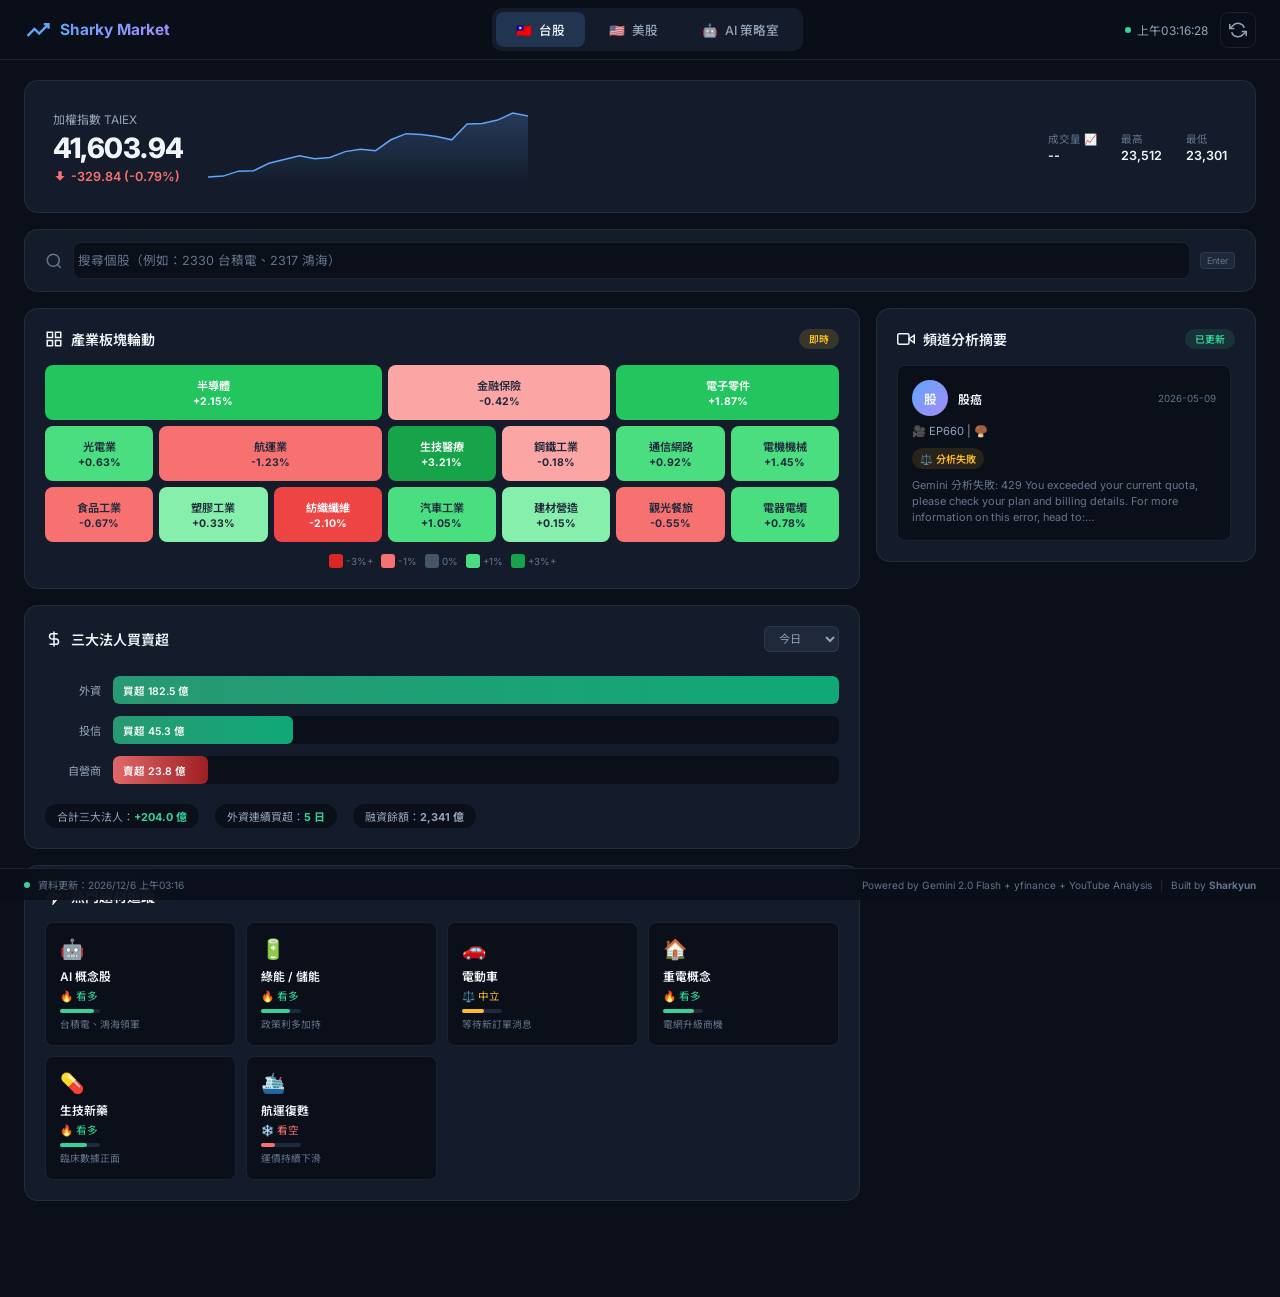
==== dashboard/index.html @ 100c8afb "feat: add volume modal and change logo" ====
<!DOCTYPE html>
<html lang="zh-TW">

<head>
  <meta charset="UTF-8" />
  <meta name="viewport" content="width=device-width, initial-scale=1.0" />
  <title>Market Insights Dashboard — 市場洞察儀表板</title>
  <meta name="description" content="整合台股美股的多頻道財經分析儀表板，提供板塊輪動、資金流向、熱門題材等深度市場洞察。" />
  <link rel="preconnect" href="https://fonts.googleapis.com" />
  <link rel="preconnect" href="https://fonts.gstatic.com" crossorigin />
  <link
    href="https://fonts.googleapis.com/css2?family=Inter:wght@300;400;500;600;700;800&family=Noto+Sans+TC:wght@300;400;500;600;700&display=swap"
    rel="stylesheet" />
  <link rel="stylesheet" href="styles.css" />
</head>

<body>

  <!-- ═══════════════════════════════════════════ -->
  <!-- Top Bar                                     -->
  <!-- ═══════════════════════════════════════════ -->
  <header class="topbar" id="topbar">
    <div class="topbar-left">
      <div class="logo">
        <svg width="28" height="28" viewBox="0 0 24 24" fill="none" stroke="url(#logoGrad)" stroke-width="2">
          <defs>
            <linearGradient id="logoGrad" x1="0" y1="0" x2="24" y2="24">
              <stop offset="0%" stop-color="#60a5fa" />
              <stop offset="100%" stop-color="#a78bfa" />
            </linearGradient>
          </defs>
          <path d="M3 17l6-6 4 4 8-8" />
          <path d="M17 7h4v4" />
        </svg>
        <span class="logo-text">Sharky Market</span>
      </div>
    </div>
    <nav class="tab-nav" id="tab-nav">
      <button class="tab-btn active" data-tab="tw" id="tab-tw">
        <span class="tab-flag">🇹🇼</span> 台股
      </button>
      <button class="tab-btn" data-tab="us" id="tab-us">
        <span class="tab-flag">🇺🇸</span> 美股
      </button>
      <button class="tab-btn" data-tab="overview" id="tab-overview">
        <span class="tab-flag">🤖</span> AI 策略室
      </button>
      <div class="tab-indicator" id="tab-indicator"></div>
    </nav>
    <div class="topbar-right">
      <div class="market-clock" id="market-clock">
        <span class="clock-dot"></span>
        <span id="clock-time">--:--</span>
      </div>
      <button class="btn-refresh" id="btn-refresh" title="重新整理">
        <svg width="18" height="18" viewBox="0 0 24 24" fill="none" stroke="currentColor" stroke-width="2">
          <path d="M1 4v6h6" />
          <path d="M23 20v-6h-6" />
          <path d="M20.49 9A9 9 0 0 0 5.64 5.64L1 10m22 4l-4.64 4.36A9 9 0 0 1 3.51 15" />
        </svg>
      </button>
    </div>
  </header>

  <!-- ═══════════════════════════════════════════ -->
  <!-- Main Content                                -->
  <!-- ═══════════════════════════════════════════ -->
  <main class="main-content" id="main-content">

    <!-- ─── Global Watchlist ─── -->
    <section class="watchlist-section" id="watchlist-section" style="display:none; margin-bottom:20px;">
      <h2 style="font-size:1rem; font-weight:700; margin-bottom:12px; display:flex; align-items:center; gap:8px;">
        <svg width="18" height="18" viewBox="0 0 24 24" fill="none" stroke="#fbbf24" stroke-width="2">
          <polygon
            points="12 2 15.09 8.26 22 9.27 17 14.14 18.18 21.02 12 17.77 5.82 21.02 7 14.14 2 9.27 8.91 8.26 12 2" />
        </svg>
        我的自選股 (Watchlist)
      </h2>
      <div class="watchlist-grid" id="watchlist-grid"
        style="display:flex; gap:12px; overflow-x:auto; padding-bottom:8px; scrollbar-width:thin;">
        <!-- Generated by JS -->
      </div>
    </section>

    <!-- ─── Taiwan Stocks Tab ─── -->
    <section class="tab-panel active" id="panel-tw">

      <!-- Index Banner -->
      <div class="index-banner glass-card">
        <div class="index-info">
          <div class="index-label">加權指數 TAIEX</div>
          <div class="index-price" id="tw-index-price">23,456.78</div>
          <div class="index-change positive" id="tw-index-change">
            <svg width="14" height="14" viewBox="0 0 24 24" fill="currentColor">
              <path d="M12 4l-8 8h5v8h6v-8h5z" />
            </svg>
            <span>+156.32 (+0.67%)</span>
          </div>
        </div>
        <div class="index-chart-wrap">
          <canvas id="tw-index-chart" width="320" height="80"></canvas>
        </div>
        <div class="index-meta">
          <div class="meta-item" id="btn-show-volume" style="cursor:pointer; position:relative;" title="點擊查看歷史成交量">
            <span class="meta-label">成交量 📈</span><span class="meta-val" id="tw-volume">--</span>
          </div>
          <div class="meta-item"><span class="meta-label">最高</span><span class="meta-val">23,512</span></div>
          <div class="meta-item"><span class="meta-label">最低</span><span class="meta-val">23,301</span></div>
        </div>
      </div>

      <!-- Stock Search -->
      <div class="stock-search-wrap glass-card">
        <div class="search-box">
          <svg class="search-icon" width="18" height="18" viewBox="0 0 24 24" fill="none" stroke="currentColor"
            stroke-width="2">
            <circle cx="11" cy="11" r="8" />
            <line x1="21" y1="21" x2="16.65" y2="16.65" />
          </svg>
          <input type="text" id="tw-stock-search" class="search-input" placeholder="搜尋個股（例如：2330 台積電、2317 鴻海）"
            autocomplete="off" />
          <kbd class="search-kbd">Enter</kbd>
        </div>
        <div class="search-suggestions" id="tw-search-suggestions"></div>
      </div>

      <!-- Two-column layout -->
      <div class="grid-2col">

        <!-- Left Column -->
        <div class="col-left">

          <!-- Sector Rotation Heatmap -->
          <div class="glass-card">
            <div class="card-header">
              <h2 class="card-title">
                <svg width="18" height="18" viewBox="0 0 24 24" fill="none" stroke="currentColor" stroke-width="2">
                  <rect x="3" y="3" width="7" height="7" />
                  <rect x="14" y="3" width="7" height="7" />
                  <rect x="3" y="14" width="7" height="7" />
                  <rect x="14" y="14" width="7" height="7" />
                </svg>
                產業板塊輪動
              </h2>
              <div class="card-badge">即時</div>
            </div>
            <div class="heatmap-container" id="tw-heatmap">
              <!-- Generated by JS -->
            </div>
            <div class="heatmap-legend">
              <span class="hl-item"><span class="hl-box hl-neg-3"></span>-3%+</span>
              <span class="hl-item"><span class="hl-box hl-neg-1"></span>-1%</span>
              <span class="hl-item"><span class="hl-box hl-zero"></span>0%</span>
              <span class="hl-item"><span class="hl-box hl-pos-1"></span>+1%</span>
              <span class="hl-item"><span class="hl-box hl-pos-3"></span>+3%+</span>
            </div>
          </div>

          <!-- Capital Flow -->
          <div class="glass-card">
            <div class="card-header">
              <h2 class="card-title">
                <svg width="18" height="18" viewBox="0 0 24 24" fill="none" stroke="currentColor" stroke-width="2">
                  <path d="M12 2v20M17 5H9.5a3.5 3.5 0 0 0 0 7h5a3.5 3.5 0 0 1 0 7H6" />
                </svg>
                三大法人買賣超
              </h2>
              <select class="card-select" id="tw-flow-period">
                <option value="today">今日</option>
                <option value="week">近一週</option>
                <option value="month">近一月</option>
              </select>
            </div>
            <div class="capital-flow-chart">
              <div class="flow-bars" id="tw-flow-bars">
                <!-- Generated by JS -->
              </div>
            </div>
            <div class="flow-summary" id="tw-flow-summary">
              <!-- Generated by JS -->
            </div>
          </div>

          <!-- Hot Topics -->
          <div class="glass-card">
            <div class="card-header">
              <h2 class="card-title">
                <svg width="18" height="18" viewBox="0 0 24 24" fill="none" stroke="currentColor" stroke-width="2">
                  <path d="M13 2L3 14h9l-1 8 10-12h-9l1-8z" />
                </svg>
                熱門題材追蹤
              </h2>
            </div>
            <div class="topics-grid" id="tw-topics">
              <!-- Generated by JS -->
            </div>
          </div>
        </div>

        <!-- Right Column: YouTube Channel Summaries -->
        <div class="col-right">
          <div class="glass-card channel-panel">
            <div class="card-header">
              <h2 class="card-title">
                <svg width="18" height="18" viewBox="0 0 24 24" fill="none" stroke="currentColor" stroke-width="2">
                  <polygon points="23 7 16 12 23 17 23 7" />
                  <rect x="1" y="5" width="15" height="14" rx="2" ry="2" />
                </svg>
                頻道分析摘要
              </h2>
              <div class="card-badge green">已更新</div>
            </div>
            <div class="channel-list" id="tw-channels">
              <!-- Generated by JS -->
            </div>
          </div>
        </div>
      </div>
    </section>

    <!-- ─── US Stocks Tab ─── -->
    <section class="tab-panel" id="panel-us">

      <!-- US Major Indices -->
      <div class="indices-row">
        <div class="index-card glass-card" id="us-sp500">
          <div class="idx-name">S&P 500</div>
          <div class="idx-price">5,432.10</div>
          <div class="idx-change positive">+0.85%</div>
          <canvas class="idx-spark" width="120" height="40"></canvas>
        </div>
        <div class="index-card glass-card" id="us-nasdaq">
          <div class="idx-name">NASDAQ</div>
          <div class="idx-price">17,123.45</div>
          <div class="idx-change positive">+1.12%</div>
          <canvas class="idx-spark" width="120" height="40"></canvas>
        </div>
        <div class="index-card glass-card" id="us-dow">
          <div class="idx-name">DOW JONES</div>
          <div class="idx-price">39,876.50</div>
          <div class="idx-change negative">-0.23%</div>
          <canvas class="idx-spark" width="120" height="40"></canvas>
        </div>
        <div class="index-card glass-card" id="us-vix">
          <div class="idx-name">VIX 恐慌指數</div>
          <div class="idx-price">14.32</div>
          <div class="idx-change negative">-5.6%</div>
          <canvas class="idx-spark" width="120" height="40"></canvas>
        </div>
      </div>

      <!-- Stock Search -->
      <div class="stock-search-wrap glass-card">
        <div class="search-box">
          <svg class="search-icon" width="18" height="18" viewBox="0 0 24 24" fill="none" stroke="currentColor"
            stroke-width="2">
            <circle cx="11" cy="11" r="8" />
            <line x1="21" y1="21" x2="16.65" y2="16.65" />
          </svg>
          <input type="text" id="us-stock-search" class="search-input"
            placeholder="Search stock (e.g. AAPL, NVDA, TSLA)" autocomplete="off" />
          <kbd class="search-kbd">Enter</kbd>
        </div>
        <div class="search-suggestions" id="us-search-suggestions"></div>
      </div>

      <div class="grid-2col">
        <div class="col-left">

          <!-- US Sector Performance -->
          <div class="glass-card">
            <div class="card-header">
              <h2 class="card-title">
                <svg width="18" height="18" viewBox="0 0 24 24" fill="none" stroke="currentColor" stroke-width="2">
                  <path d="M18 20V10" />
                  <path d="M12 20V4" />
                  <path d="M6 20v-6" />
                </svg>
                產業表現
              </h2>
            </div>
            <div class="sector-bars" id="us-sectors">
              <!-- Generated by JS -->
            </div>
          </div>

          <!-- Fear & Greed Gauge -->
          <div class="glass-card">
            <div class="card-header">
              <h2 class="card-title">
                <svg width="18" height="18" viewBox="0 0 24 24" fill="none" stroke="currentColor" stroke-width="2">
                  <circle cx="12" cy="12" r="10" />
                  <path d="M12 6v6l4 2" />
                </svg>
                市場情緒指數
              </h2>
            </div>
            <div class="gauge-wrap">
              <div class="gauge" id="us-gauge">
                <svg viewBox="0 0 200 120" class="gauge-svg">
                  <defs>
                    <linearGradient id="gaugeGrad" x1="0" y1="0" x2="1" y2="0">
                      <stop offset="0%" stop-color="#ef4444" />
                      <stop offset="25%" stop-color="#f97316" />
                      <stop offset="50%" stop-color="#eab308" />
                      <stop offset="75%" stop-color="#22c55e" />
                      <stop offset="100%" stop-color="#10b981" />
                    </linearGradient>
                  </defs>
                  <path d="M 20 100 A 80 80 0 0 1 180 100" fill="none" stroke="rgba(255,255,255,0.08)" stroke-width="16"
                    stroke-linecap="round" />
                  <path d="M 20 100 A 80 80 0 0 1 180 100" fill="none" stroke="url(#gaugeGrad)" stroke-width="16"
                    stroke-linecap="round" stroke-dasharray="251" stroke-dashoffset="0" />
                  <line id="gauge-needle" x1="100" y1="100" x2="100" y2="30" stroke="#f1f5f9" stroke-width="2.5"
                    stroke-linecap="round" transform="rotate(-45, 100, 100)" />
                  <circle cx="100" cy="100" r="5" fill="#f1f5f9" />
                </svg>
                <div class="gauge-value" id="gauge-value">65</div>
                <div class="gauge-label" id="gauge-label">貪婪</div>
              </div>
              <div class="gauge-scale">
                <span>極度恐慌</span><span>恐慌</span><span>中立</span><span>貪婪</span><span>極度貪婪</span>
              </div>
            </div>
          </div>

          <!-- Trump Posts Analysis -->
          <div class="glass-card" style="margin-top:20px;">
            <div class="card-header">
              <h2 class="card-title">
                <svg width="18" height="18" viewBox="0 0 24 24" fill="none" stroke="#60a5fa" stroke-width="2">
                  <path
                    d="M22 4s-.7 2.1-2 3.4c1.6 10-9.4 17.3-18 11.6 2.2.1 4.4-.6 6-2C3 15.5.5 9.6 3 5c2.2 2.6 5.6 4.1 9 4-.9-4.2 4-6.6 7-3.8 1.1 0 3-1.2 3-1.2z" />
                </svg>
                川普社群觀點分析 (Trump Posts)
              </h2>
            </div>
            <div class="trump-posts-list" id="trump-posts">
              <!-- Generated by JS -->
            </div>
          </div>
        </div>

        <div class="col-right">

          <!-- Key Events Timeline -->
          <div class="glass-card">
            <div class="card-header">
              <h2 class="card-title">
                <svg width="18" height="18" viewBox="0 0 24 24" fill="none" stroke="currentColor" stroke-width="2">
                  <rect x="3" y="4" width="18" height="18" rx="2" ry="2" />
                  <line x1="16" y1="2" x2="16" y2="6" />
                  <line x1="8" y1="2" x2="8" y2="6" />
                  <line x1="3" y1="10" x2="21" y2="10" />
                </svg>
                重要財報 / 事件行事曆
              </h2>
            </div>
            <div class="events-timeline" id="us-events">
              <!-- Generated by JS -->
            </div>
          </div>

          <!-- US Channel Summaries -->
          <div class="glass-card channel-panel">
            <div class="card-header">
              <h2 class="card-title">
                <svg width="18" height="18" viewBox="0 0 24 24" fill="none" stroke="currentColor" stroke-width="2">
                  <polygon points="23 7 16 12 23 17 23 7" />
                  <rect x="1" y="5" width="15" height="14" rx="2" ry="2" />
                </svg>
                美股頻道分析
              </h2>
              <div class="card-badge green">已更新</div>
            </div>
            <div class="channel-list" id="us-channels">
              <!-- Generated by JS -->
            </div>
          </div>
        </div>
      </div>
    </section>

    <!-- ─── Overview Tab ─── -->
    <section class="tab-panel" id="panel-overview">

      <!-- Global Market Overview Cards -->
      <div class="overview-hero">
        <div class="glass-card overview-score-card">
          <div class="score-header">今日綜合市場評分</div>
          <div class="score-ring-wrap">
            <svg class="score-ring" viewBox="0 0 120 120">
              <circle cx="60" cy="60" r="52" fill="none" stroke="rgba(255,255,255,0.06)" stroke-width="10" />
              <circle id="score-ring-fill" cx="60" cy="60" r="52" fill="none" stroke="url(#scoreGrad)" stroke-width="10"
                stroke-linecap="round" stroke-dasharray="327" stroke-dashoffset="98" transform="rotate(-90 60 60)" />
              <defs>
                <linearGradient id="scoreGrad" x1="0" y1="0" x2="1" y2="1">
                  <stop offset="0%" stop-color="#60a5fa" />
                  <stop offset="100%" stop-color="#34d399" />
                </linearGradient>
              </defs>
            </svg>
            <div class="score-number" id="overview-score">72</div>
          </div>
          <div class="score-verdict" id="overview-verdict">偏多操作</div>
          <div class="score-desc">綜合台美股市場數據、資金流向、情緒指標與頻道觀點</div>
        </div>

        <div class="overview-signals">
          <div class="signal-card glass-card">
            <div class="signal-icon bull">📈</div>
            <div class="signal-body">
              <div class="signal-title">台股趨勢</div>
              <div class="signal-val positive" id="ov-tw-signal">偏多</div>
            </div>
          </div>
          <div class="signal-card glass-card">
            <div class="signal-icon bull">📈</div>
            <div class="signal-body">
              <div class="signal-title">美股趨勢</div>
              <div class="signal-val positive" id="ov-us-signal">偏多</div>
            </div>
          </div>
          <div class="signal-card glass-card">
            <div class="signal-icon neutral">💰</div>
            <div class="signal-body">
              <div class="signal-title">資金動能</div>
              <div class="signal-val neutral" id="ov-fund-signal">中性</div>
            </div>
          </div>
          <div class="signal-card glass-card">
            <div class="signal-icon bull">😊</div>
            <div class="signal-body">
              <div class="signal-title">市場情緒</div>
              <div class="signal-val positive" id="ov-mood-signal">樂觀</div>
            </div>
          </div>
        </div>
      </div>

      <div class="grid-2col">
        <div class="col-left">

          <!-- AI Comprehensive Analysis -->
          <div class="glass-card">
            <div class="card-header">
              <h2 class="card-title">
                <svg width="18" height="18" viewBox="0 0 24 24" fill="none" stroke="currentColor" stroke-width="2">
                  <path d="M12 2a10 10 0 1 0 0 20 10 10 0 0 0 0-20z" />
                  <path d="M12 16v-4" />
                  <path d="M12 8h.01" />
                </svg>
                AI 綜合研判
              </h2>
              <div class="card-badge blue">Gemini 分析</div>
            </div>
            <div class="ai-analysis" id="ov-analysis">
              <div class="analysis-section">
                <h3>🎯 核心觀點</h3>
                <p>台股在外資連續買超及半導體族群帶動下維持多頭格局，美股受惠於聯準會暫停升息預期，科技股領漲。短線宜關注台積電法說會後的產業展望變化。</p>
              </div>
              <div class="analysis-section">
                <h3>📊 關鍵數據</h3>
                <ul>
                  <li>外資連續 <strong>5 日買超</strong>，累計 +382 億</li>
                  <li>台股融資餘額持續下降，籌碼面健康</li>
                  <li>美國 10 年期公債殖利率回落至 4.2%</li>
                  <li>VIX 恐慌指數處於低檔 14.3</li>
                </ul>
              </div>
              <div class="analysis-section">
                <h3>⚡ 操作建議</h3>
                <p>維持 <span class="highlight-positive">6-7 成持股水位</span>，以半導體、AI 伺服器相關個股為核心持股。短線回檔可加碼，但需設停損於季線以下。</p>
              </div>
              <div class="analysis-section">
                <h3>⚠️ 風險提示</h3>
                <ul>
                  <li>中東地緣政治風險仍是潛在黑天鵝</li>
                  <li>台幣快速升值可能壓縮出口類股獲利</li>
                  <li>美股財報季若 Guidance 不如預期恐引發修正</li>
                </ul>
              </div>
            </div>
          </div>
        </div>

        <div class="col-right">

          <!-- Channel Consensus -->
          <div class="glass-card">
            <div class="card-header">
              <h2 class="card-title">
                <svg width="18" height="18" viewBox="0 0 24 24" fill="none" stroke="currentColor" stroke-width="2">
                  <path d="M17 21v-2a4 4 0 0 0-4-4H5a4 4 0 0 0-4 4v2" />
                  <circle cx="9" cy="7" r="4" />
                  <path d="M23 21v-2a4 4 0 0 0-3-3.87" />
                  <path d="M16 3.13a4 4 0 0 1 0 7.75" />
                </svg>
                各頻道觀點共識
              </h2>
            </div>
            <div class="consensus-chart" id="ov-consensus">
              <div class="consensus-bar-wrap">
                <div class="consensus-label">看多</div>
                <div class="consensus-bar">
                  <div class="consensus-fill bull" style="width: 62%;">62%</div>
                </div>
              </div>
              <div class="consensus-bar-wrap">
                <div class="consensus-label">中立</div>
                <div class="consensus-bar">
                  <div class="consensus-fill neutral" style="width: 25%;">25%</div>
                </div>
              </div>
              <div class="consensus-bar-wrap">
                <div class="consensus-label">看空</div>
                <div class="consensus-bar">
                  <div class="consensus-fill bear" style="width: 13%;">13%</div>
                </div>
              </div>
            </div>

            <div class="consensus-detail" id="ov-consensus-detail">
              <!-- Generated by JS -->
            </div>
          </div>

          <!-- Key Themes Across Markets -->
          <div class="glass-card">
            <div class="card-header">
              <h2 class="card-title">
                <svg width="18" height="18" viewBox="0 0 24 24" fill="none" stroke="currentColor" stroke-width="2">
                  <path
                    d="M21 16V8a2 2 0 0 0-1-1.73l-7-4a2 2 0 0 0-2 0l-7 4A2 2 0 0 0 3 8v8a2 2 0 0 0 1 1.73l7 4a2 2 0 0 0 2 0l7-4A2 2 0 0 0 21 16z" />
                </svg>
                跨市場關鍵主題
              </h2>
            </div>
            <div class="key-themes" id="ov-themes">
              <!-- Generated by JS -->
            </div>
          </div>
        </div>
      </div>

      <!-- ─── Technical Indicators Dashboard ─── -->
      <div class="glass-card" style="margin-top:20px;">
        <div class="card-header">
          <h2 class="card-title">
            <svg width="18" height="18" viewBox="0 0 24 24" fill="none" stroke="currentColor" stroke-width="2">
              <path d="M3 3v18h18" />
              <path d="M18 17V9" />
              <path d="M13 17V5" />
              <path d="M8 17v-3" />
            </svg>
            技術指標儀表板
          </h2>
          <div class="card-badge blue">yfinance</div>
        </div>
        <div id="tech-indicators-grid"
          style="display:grid; grid-template-columns: repeat(auto-fit, minmax(280px, 1fr)); gap:16px; padding:4px 0;">
          <!-- Generated by JS -->
        </div>
      </div>

      <!-- ─── Risk Dashboard ─── -->
      <div class="glass-card" style="margin-top:20px;">
        <div class="card-header">
          <h2 class="card-title">
            <svg width="18" height="18" viewBox="0 0 24 24" fill="none" stroke="currentColor" stroke-width="2">
              <path d="M10.29 3.86L1.82 18a2 2 0 0 0 1.71 3h16.94a2 2 0 0 0 1.71-3L13.71 3.86a2 2 0 0 0-3.42 0z" />
              <line x1="12" y1="9" x2="12" y2="13" />
              <line x1="12" y1="17" x2="12.01" y2="17" />
            </svg>
            風險雷達
          </h2>
          <div class="card-badge amber">Risk Monitor</div>
        </div>
        <div id="risk-dashboard"
          style="display:grid; grid-template-columns: repeat(auto-fit, minmax(200px, 1fr)); gap:12px; padding:4px 0;">
          <!-- Generated by JS -->
        </div>
      </div>

    </section>

  </main>

  <!-- Status Bar -->
  <footer class="status-bar" id="status-bar">
    <div class="status-left">
      <span class="status-dot online"></span>
      <span>資料更新：<span id="last-update">2026-05-03 11:00</span></span>
    </div>
    <div class="status-right">
      <span>Powered by Gemini 2.0 Flash + yfinance + YouTube Analysis</span>
      <span class="status-divider">|</span>
      <span>Built by <strong>Sharkyun</strong></span>
    </div>
  </footer>

  <!-- ═══ Stock Detail Modal ═══ -->
  <div class="stock-modal-overlay" id="stock-modal-overlay">
    <div class="stock-modal" id="stock-modal">
      <button class="modal-close" id="modal-close">
        <svg width="20" height="20" viewBox="0 0 24 24" fill="none" stroke="currentColor" stroke-width="2">
          <line x1="18" y1="6" x2="6" y2="18" />
          <line x1="6" y1="6" x2="18" y2="18" />
        </svg>
      </button>

      <!-- Stock Header -->
      <div class="stock-header">
        <div class="stock-id-wrap">
          <span class="stock-ticker" id="modal-ticker">2330</span>
          <span class="stock-name" id="modal-name">台積電</span>
          <span class="stock-market-tag" id="modal-market">TWSE</span>
        </div>
        <div class="stock-price-wrap">
          <div class="stock-price" id="modal-price">985.00</div>
          <div class="stock-change positive" id="modal-change">▲ 15.00 (+1.55%)</div>
        </div>
      </div>

      <!-- Stock Chart -->
      <div class="stock-chart-section glass-card">
        <div class="card-header">
          <h2 class="card-title">📈 今日走勢</h2>
          <div class="chart-period-tabs">
            <button class="period-btn active">日</button>
            <button class="period-btn">週</button>
            <button class="period-btn">月</button>
          </div>
        </div>
        <canvas id="modal-chart" width="700" height="180"></canvas>
      </div>

      <div class="stock-detail-grid">
        <!-- Left: Price Info + Capital -->
        <div class="stock-detail-left">

          <!-- Key Metrics -->
          <div class="glass-card">
            <h3 class="card-title" style="margin-bottom:12px">📊 交易資訊</h3>
            <div class="metrics-grid" id="modal-metrics">
              <!-- JS generated -->
            </div>
          </div>

          <!-- Capital Flow for this stock -->
          <div class="glass-card">
            <h3 class="card-title" style="margin-bottom:12px">💰 個股資金流向</h3>
            <div class="stock-flow" id="modal-flow">
              <!-- JS generated -->
            </div>
          </div>
        </div>

        <!-- Right: Related Channel Discussions -->
        <div class="stock-detail-right">
          <div class="glass-card">
            <div class="card-header">
              <h3 class="card-title">🎙️ 專家 / 頻道討論</h3>
              <div class="card-badge green" id="modal-discussion-count">3 則相關</div>
            </div>
            <div class="stock-discussions" id="modal-discussions">
              <!-- JS generated -->
            </div>
            <div class="no-discussions" id="modal-no-discussions" style="display:none">
              <div class="no-disc-icon">🔍</div>
              <div class="no-disc-text">目前追蹤的頻道尚無討論此個股</div>
            </div>
          </div>
        </div>
      </div>
    </div>
  </div>

  <!-- ═══ Volume Detail Modal ═══ -->
  <div class="stock-modal-overlay" id="volume-modal-overlay" style="display:none; align-items:center; justify-content:center;">
    <div class="stock-modal" id="volume-modal" style="max-width:400px;">
      <button class="modal-close" id="volume-modal-close">
        <svg width="20" height="20" viewBox="0 0 24 24" fill="none" stroke="currentColor" stroke-width="2"><line x1="18" y1="6" x2="6" y2="18"/><line x1="6" y1="6" x2="18" y2="18"/></svg>
      </button>

      <div class="stock-header" style="margin-bottom:0;">
        <div class="stock-id-wrap">
          <span class="stock-name" style="font-size:1.2rem;">歷史成交量 (大盤)</span>
        </div>
      </div>

      <div class="stock-chart-section" style="padding-top:10px; max-height:400px; overflow-y:auto; scrollbar-width:thin;">
        <table style="width:100%; text-align:right; border-collapse: collapse; font-size: 0.9rem;">
          <thead style="position:sticky; top:0; background:var(--bg2);">
            <tr style="color:var(--text3); border-bottom:1px solid var(--glass-border);">
              <th style="padding:8px; text-align:left;">日期</th>
              <th style="padding:8px;">收盤指數</th>
              <th style="padding:8px;">成交量</th>
            </tr>
          </thead>
          <tbody id="volume-table-body" style="color:var(--text);">
            <!-- Generated by JS -->
          </tbody>
        </table>
      </div>
    </div>
  </div>

  <script src="app.js"></script>
  <script src="stock-search.js"></script>
</body>

</html>
---- dashboard/styles.css ----
/* ═══ Reset & Base ═══ */
*,*::before,*::after{box-sizing:border-box;margin:0;padding:0}
:root{
  --bg:#0b0f1a;--bg2:#111827;--bg3:#1e293b;
  --glass:rgba(30,41,59,.55);--glass-border:rgba(148,163,184,.12);
  --text:#f1f5f9;--text2:#94a3b8;--text3:#64748b;
  --blue:#60a5fa;--purple:#a78bfa;--green:#34d399;--red:#f87171;--amber:#fbbf24;--cyan:#22d3ee;
  --radius:14px;--radius-sm:8px;
}
html{font-size:14px;scroll-behavior:smooth}
body{font-family:'Inter','Noto Sans TC',sans-serif;background:var(--bg);color:var(--text);min-height:100vh;overflow-x:hidden}

/* ═══ Topbar ═══ */
.topbar{position:sticky;top:0;z-index:100;display:flex;align-items:center;justify-content:space-between;padding:0 24px;height:60px;background:rgba(11,15,26,.85);backdrop-filter:blur(20px);border-bottom:1px solid var(--glass-border)}
.topbar-left,.topbar-right{display:flex;align-items:center;gap:12px}
.logo{display:flex;align-items:center;gap:8px}
.logo-text{font-weight:700;font-size:1.1rem;background:linear-gradient(135deg,var(--blue),var(--purple));-webkit-background-clip:text;-webkit-text-fill-color:transparent}

/* Tabs */
.tab-nav{position:relative;display:flex;gap:4px;background:var(--glass);border-radius:10px;padding:4px}
.tab-btn{position:relative;z-index:1;border:none;background:transparent;color:var(--text2);font-family:inherit;font-size:.9rem;font-weight:500;padding:8px 20px;border-radius:8px;cursor:pointer;transition:color .25s}
.tab-btn.active{color:var(--text)}
.tab-btn:hover{color:var(--text)}
.tab-flag{margin-right:4px}
.tab-indicator{position:absolute;height:calc(100% - 8px);top:4px;left:4px;background:rgba(96,165,250,.18);border-radius:8px;transition:all .3s cubic-bezier(.4,0,.2,1);pointer-events:none}

/* Clock & Refresh */
.market-clock{display:flex;align-items:center;gap:6px;font-size:.85rem;color:var(--text2)}
.clock-dot{width:6px;height:6px;border-radius:50%;background:var(--green);animation:pulse 2s infinite}
@keyframes pulse{0%,100%{opacity:1}50%{opacity:.4}}
.btn-refresh{background:none;border:1px solid var(--glass-border);color:var(--text2);width:36px;height:36px;border-radius:8px;cursor:pointer;display:grid;place-items:center;transition:all .2s}
.btn-refresh:hover{color:var(--blue);border-color:var(--blue);transform:rotate(90deg)}

/* ═══ Main Content ═══ */
.main-content{max-width:1400px;margin:0 auto;padding:20px 24px 80px}
.tab-panel{display:none;animation:fadeIn .4s ease}
.tab-panel.active{display:block}
@keyframes fadeIn{from{opacity:0;transform:translateY(8px)}to{opacity:1;transform:none}}

/* ═══ Glass Card ═══ */
.glass-card{background:var(--glass);backdrop-filter:blur(12px);border:1px solid var(--glass-border);border-radius:var(--radius);padding:20px;margin-bottom:16px;transition:border-color .2s}
.glass-card:hover{border-color:rgba(96,165,250,.25)}
.card-header{display:flex;align-items:center;justify-content:space-between;margin-bottom:16px}
.card-title{display:flex;align-items:center;gap:8px;font-size:1rem;font-weight:600;color:var(--text)}
.card-badge{font-size:.7rem;padding:3px 10px;border-radius:20px;background:rgba(251,191,36,.15);color:var(--amber);font-weight:600}
.card-badge.green{background:rgba(52,211,153,.12);color:var(--green)}
.card-badge.blue{background:rgba(96,165,250,.12);color:var(--blue)}
.card-select{background:var(--bg3);border:1px solid var(--glass-border);color:var(--text2);font-size:.8rem;padding:4px 10px;border-radius:6px;cursor:pointer;font-family:inherit}

/* ═══ Index Banner ═══ */
.index-banner{display:flex;align-items:center;gap:24px;padding:24px 28px;flex-wrap:wrap}
.index-label{font-size:.85rem;color:var(--text2);margin-bottom:4px}
.index-price{font-size:2rem;font-weight:800;letter-spacing:-.5px}
.index-change{display:flex;align-items:center;gap:4px;font-size:.9rem;font-weight:600;margin-top:4px}
.index-change.positive{color:var(--green)}
.index-change.negative{color:var(--red)}
.index-chart-wrap{flex:1;min-width:200px}
.index-meta{display:flex;gap:24px;margin-left:auto}
.meta-item{display:flex;flex-direction:column;gap:2px}
.meta-label{font-size:.75rem;color:var(--text3)}
.meta-val{font-size:.9rem;font-weight:600}

/* ═══ Grid Layout ═══ */
.grid-2col{display:grid;grid-template-columns:1fr 380px;gap:16px}
@media(max-width:1024px){.grid-2col{grid-template-columns:1fr}}

/* ═══ Heatmap ═══ */
.heatmap-container{display:grid;grid-template-columns:repeat(auto-fill,minmax(100px,1fr));gap:6px}
.hm-cell{border-radius:var(--radius-sm);padding:12px 8px;text-align:center;cursor:pointer;transition:transform .15s,box-shadow .15s;position:relative;overflow:hidden}
.hm-cell:hover{transform:scale(1.04);box-shadow:0 4px 20px rgba(0,0,0,.3)}
.hm-name{font-size:.8rem;font-weight:600;margin-bottom:2px}
.hm-val{font-size:.75rem;font-weight:700}
.heatmap-legend{display:flex;align-items:center;gap:8px;margin-top:12px;justify-content:center}
.hl-item{display:flex;align-items:center;gap:3px;font-size:.7rem;color:var(--text3)}
.hl-box{width:14px;height:14px;border-radius:3px}
.hl-neg-3{background:#dc2626}.hl-neg-1{background:#f87171}.hl-zero{background:#475569}.hl-pos-1{background:#4ade80}.hl-pos-3{background:#16a34a}

/* ═══ Capital Flow ═══ */
.capital-flow-chart{padding:8px 0}
.flow-bars{display:flex;flex-direction:column;gap:12px}
.flow-row{display:flex;align-items:center;gap:12px}
.flow-label{width:56px;font-size:.8rem;color:var(--text2);text-align:right;flex-shrink:0}
.flow-bar-track{flex:1;height:28px;background:var(--bg);border-radius:6px;position:relative;overflow:hidden;display:flex;align-items:center}
.flow-bar-fill{height:100%;border-radius:6px;transition:width .6s cubic-bezier(.4,0,.2,1);display:flex;align-items:center;padding:0 10px;font-size:.75rem;font-weight:600;color:#fff;min-width:fit-content}
.flow-bar-fill.buy{background:linear-gradient(90deg,rgba(52,211,153,.7),rgba(16,185,129,.9))}
.flow-bar-fill.sell{background:linear-gradient(90deg,rgba(248,113,113,.9),rgba(220,38,38,.7))}
.flow-amount{font-size:.8rem;font-weight:600;margin-left:8px}
.flow-summary{display:flex;gap:16px;margin-top:12px;flex-wrap:wrap}
.flow-tag{font-size:.78rem;padding:4px 12px;border-radius:20px;background:var(--bg);color:var(--text2)}
.flow-tag .val{font-weight:700}
.flow-tag .val.pos{color:var(--green)}.flow-tag .val.neg{color:var(--red)}

/* ═══ Hot Topics ═══ */
.topics-grid{display:grid;grid-template-columns:repeat(auto-fill,minmax(160px,1fr));gap:10px}
.topic-card{background:var(--bg);border:1px solid var(--glass-border);border-radius:var(--radius-sm);padding:14px;cursor:pointer;transition:all .2s}
.topic-card:hover{border-color:var(--blue);transform:translateY(-2px)}
.topic-icon{font-size:1.4rem;margin-bottom:6px}
.topic-name{font-size:.85rem;font-weight:600;margin-bottom:4px}
.topic-sentiment{display:flex;align-items:center;gap:4px;font-size:.75rem}
.topic-sentiment.positive{color:var(--green)}
.topic-sentiment.negative{color:var(--red)}
.topic-sentiment.neutral{color:var(--amber)}
.topic-bar{width:40px;height:4px;border-radius:2px;background:var(--bg3)}
.topic-bar-fill{height:100%;border-radius:2px}

/* ═══ Channel Panel ═══ */
.channel-panel{max-height:calc(100vh - 180px);display:flex;flex-direction:column}
.channel-list{overflow-y:auto;flex:1;display:flex;flex-direction:column;gap:10px;padding-right:4px}
.channel-list::-webkit-scrollbar{width:4px}.channel-list::-webkit-scrollbar-thumb{background:var(--bg3);border-radius:4px}
.channel-item{background:var(--bg);border:1px solid var(--glass-border);border-radius:var(--radius-sm);padding:14px;cursor:pointer;transition:all .2s}
.channel-item:hover{border-color:var(--blue)}
.channel-top{display:flex;align-items:center;gap:10px;margin-bottom:8px}
.channel-avatar{width:36px;height:36px;border-radius:50%;background:linear-gradient(135deg,var(--blue),var(--purple));display:grid;place-items:center;font-size:.9rem;font-weight:700;flex-shrink:0}
.channel-name{font-size:.85rem;font-weight:600}
.channel-time{font-size:.7rem;color:var(--text3);margin-left:auto}
.channel-video-title{font-size:.8rem;color:var(--text2);margin-bottom:8px;line-height:1.4;display:-webkit-box;-webkit-line-clamp:2;-webkit-box-orient:vertical;overflow:hidden;text-decoration:none;transition:color .2s}
a.channel-video-title:hover{color:var(--blue);text-decoration:underline}
.channel-stance{display:inline-flex;align-items:center;gap:4px;font-size:.72rem;font-weight:600;padding:3px 8px;border-radius:12px}
.channel-stance.bull{background:rgba(52,211,153,.12);color:var(--green)}
.channel-stance.bear{background:rgba(248,113,113,.12);color:var(--red)}
.channel-stance.neutral{background:rgba(251,191,36,.12);color:var(--amber)}
.channel-summary{font-size:.78rem;color:var(--text3);line-height:1.5;margin-top:8px;display:-webkit-box;-webkit-line-clamp:3;-webkit-box-orient:vertical;overflow:hidden}

/* ═══ US - Indices Row ═══ */
.indices-row{display:grid;grid-template-columns:repeat(4,1fr);gap:12px;margin-bottom:16px}
@media(max-width:900px){.indices-row{grid-template-columns:repeat(2,1fr)}}
.index-card{text-align:center;padding:16px}
.idx-name{font-size:.8rem;color:var(--text2);margin-bottom:6px}
.idx-price{font-size:1.3rem;font-weight:700}
.idx-change{font-size:.85rem;font-weight:600;margin:4px 0 8px}
.idx-change.positive{color:var(--green)}.idx-change.negative{color:var(--red)}
.idx-spark{width:100%;height:40px;opacity:.7}

/* ═══ US - Sector Bars ═══ */
.sector-bars{display:flex;flex-direction:column;gap:10px}
.sector-row{display:flex;align-items:center;gap:10px}
.sector-name{width:80px;font-size:.8rem;color:var(--text2);text-align:right;flex-shrink:0}
.sector-bar-track{flex:1;height:22px;background:var(--bg);border-radius:4px;position:relative;display:flex;align-items:center}
.sector-bar-fill{height:100%;border-radius:4px;transition:width .6s;display:flex;align-items:center;justify-content:flex-end;padding:0 8px;font-size:.72rem;font-weight:600;color:#fff}
.sector-bar-fill.pos{background:linear-gradient(90deg,rgba(52,211,153,.5),var(--green))}
.sector-bar-fill.neg{background:linear-gradient(90deg,var(--red),rgba(248,113,113,.5))}

/* ═══ Gauge ═══ */
.gauge-wrap{text-align:center}
.gauge{position:relative;width:220px;margin:0 auto}
.gauge-svg{width:100%}
.gauge-value{position:absolute;bottom:16px;left:50%;transform:translateX(-50%);font-size:2rem;font-weight:800}
.gauge-label{font-size:1rem;font-weight:600;color:var(--green);margin-top:4px}
.gauge-scale{display:flex;justify-content:space-between;font-size:.68rem;color:var(--text3);padding:0 8px;max-width:260px;margin:8px auto 0}

/* ═══ Events Timeline ═══ */
.events-timeline{display:flex;flex-direction:column;gap:0}
.event-item{display:flex;gap:14px;padding:12px 0;border-bottom:1px solid var(--glass-border);position:relative}
.event-item:last-child{border-bottom:none}
.event-date{flex-shrink:0;text-align:center;width:44px}
.event-day{font-size:1.2rem;font-weight:700;color:var(--blue)}
.event-month{font-size:.65rem;color:var(--text3);text-transform:uppercase}
.event-body{flex:1}
.event-title{font-size:.85rem;font-weight:600;margin-bottom:2px}
.event-desc{font-size:.75rem;color:var(--text3);line-height:1.4}
.event-tag{display:inline-block;font-size:.65rem;padding:2px 6px;border-radius:4px;margin-top:4px;font-weight:600}
.event-tag.earnings{background:rgba(96,165,250,.12);color:var(--blue)}
.event-tag.fed{background:rgba(251,191,36,.12);color:var(--amber)}
.event-tag.data{background:rgba(167,139,250,.12);color:var(--purple)}

/* ═══ Overview Tab ═══ */
.overview-hero{display:grid;grid-template-columns:280px 1fr;gap:16px;margin-bottom:16px}
@media(max-width:800px){.overview-hero{grid-template-columns:1fr}}
.overview-score-card{text-align:center;padding:28px 20px}
.score-header{font-size:.85rem;color:var(--text2);margin-bottom:12px}
.score-ring-wrap{position:relative;width:120px;height:120px;margin:0 auto 12px}
.score-ring{width:100%;height:100%}
.score-number{position:absolute;top:50%;left:50%;transform:translate(-50%,-50%);font-size:2.2rem;font-weight:800;background:linear-gradient(135deg,var(--blue),var(--green));-webkit-background-clip:text;-webkit-text-fill-color:transparent}
.score-verdict{font-size:1.1rem;font-weight:700;color:var(--green);margin-bottom:6px}
.score-desc{font-size:.75rem;color:var(--text3);line-height:1.5}

.overview-signals{display:grid;grid-template-columns:repeat(2,1fr);gap:10px;align-content:start}
.signal-card{display:flex;align-items:center;gap:12px;padding:16px}
.signal-icon{font-size:1.4rem}
.signal-title{font-size:.8rem;color:var(--text2);margin-bottom:2px}
.signal-val{font-size:1rem;font-weight:700}
.signal-val.positive{color:var(--green)}.signal-val.negative{color:var(--red)}.signal-val.neutral{color:var(--amber)}

/* Consensus */
.consensus-chart{margin-bottom:16px}
.consensus-bar-wrap{display:flex;align-items:center;gap:10px;margin-bottom:8px}
.consensus-label{width:36px;font-size:.8rem;color:var(--text2);text-align:right}
.consensus-bar{flex:1;height:24px;background:var(--bg);border-radius:4px;overflow:hidden}
.consensus-fill{height:100%;display:flex;align-items:center;justify-content:center;font-size:.72rem;font-weight:700;color:#fff;border-radius:4px;transition:width .6s}
.consensus-fill.bull{background:linear-gradient(90deg,rgba(52,211,153,.6),var(--green))}
.consensus-fill.neutral{background:linear-gradient(90deg,rgba(251,191,36,.5),var(--amber))}
.consensus-fill.bear{background:linear-gradient(90deg,rgba(248,113,113,.5),var(--red))}

.consensus-detail{display:flex;flex-direction:column;gap:8px}
.consensus-item{display:flex;align-items:center;justify-content:space-between;padding:8px 12px;background:var(--bg);border-radius:var(--radius-sm);font-size:.8rem}
.consensus-stance{font-weight:600;font-size:.75rem;padding:2px 8px;border-radius:10px}

/* AI Analysis */
.ai-analysis{font-size:.85rem;line-height:1.7;color:var(--text2)}
.analysis-section{margin-bottom:16px}
.analysis-section h3{font-size:.9rem;color:var(--text);margin-bottom:6px}
.analysis-section ul{padding-left:18px}.analysis-section li{margin-bottom:4px}
.highlight-positive{color:var(--green);font-weight:600}
.highlight-negative{color:var(--red);font-weight:600}

/* Key Themes */
.key-themes{display:flex;flex-direction:column;gap:10px}
.theme-item{display:flex;align-items:center;gap:12px;padding:12px;background:var(--bg);border-radius:var(--radius-sm);border-left:3px solid var(--blue);transition:transform .15s}
.theme-item:hover{transform:translateX(4px)}
.theme-icon{font-size:1.3rem}
.theme-body{flex:1}
.theme-name{font-size:.85rem;font-weight:600;margin-bottom:2px}
.theme-desc{font-size:.75rem;color:var(--text3);line-height:1.4}
.theme-markets{display:flex;gap:4px;margin-left:auto}
.theme-market-tag{font-size:.65rem;padding:2px 6px;border-radius:4px;background:var(--glass);color:var(--text3);font-weight:500}

/* ═══ Stock Search ═══ */
.stock-search-wrap{padding:12px 20px;margin-bottom:16px;position:relative}
.search-box{display:flex;align-items:center;gap:10px;position:relative}
.search-icon{color:var(--text3);flex-shrink:0}
.search-input{flex:1;background:var(--bg);border:1px solid var(--glass-border);border-radius:var(--radius-sm);padding:10px 14px 10px 4px;color:var(--text);font-family:inherit;font-size:.9rem;outline:none;transition:border-color .2s}
.search-input:focus{border-color:var(--blue)}
.search-input::placeholder{color:var(--text3)}
.search-kbd{font-size:.65rem;padding:2px 6px;border-radius:4px;background:var(--bg3);color:var(--text3);border:1px solid var(--glass-border);font-family:inherit}
.search-suggestions{position:absolute;top:100%;left:0;right:0;z-index:50;background:var(--bg2);border:1px solid var(--glass-border);border-radius:var(--radius-sm);margin-top:4px;max-height:260px;overflow-y:auto;display:none}
.search-suggestions.show{display:block}
.suggestion-item{display:flex;align-items:center;justify-content:space-between;padding:10px 16px;cursor:pointer;transition:background .15s;border-bottom:1px solid var(--glass-border)}
.suggestion-item:last-child{border-bottom:none}
.suggestion-item:hover{background:var(--bg3)}
.suggestion-ticker{font-weight:700;color:var(--blue);margin-right:8px;font-size:.9rem}
.suggestion-name{color:var(--text2);font-size:.85rem;flex:1}
.suggestion-sector{font-size:.7rem;color:var(--text3);padding:2px 8px;border-radius:10px;background:var(--glass)}

/* ═══ Stock Modal ═══ */
.stock-modal-overlay{position:fixed;inset:0;z-index:200;background:rgba(0,0,0,.65);backdrop-filter:blur(6px);display:none;align-items:flex-start;justify-content:center;padding:40px 20px;overflow-y:auto}
.stock-modal-overlay.show{display:flex}
.stock-modal{width:100%;max-width:960px;background:var(--bg2);border:1px solid var(--glass-border);border-radius:18px;padding:28px;position:relative;animation:modalIn .35s ease}
@keyframes modalIn{from{opacity:0;transform:translateY(20px) scale(.97)}to{opacity:1;transform:none}}
.modal-close{position:absolute;top:16px;right:16px;background:var(--bg3);border:1px solid var(--glass-border);color:var(--text2);width:36px;height:36px;border-radius:50%;cursor:pointer;display:grid;place-items:center;transition:all .2s;z-index:1}
.modal-close:hover{color:var(--red);border-color:var(--red);background:rgba(248,113,113,.1)}

/* Stock Header */
.stock-header{display:flex;align-items:flex-start;justify-content:space-between;margin-bottom:20px;flex-wrap:wrap;gap:12px}
.stock-id-wrap{display:flex;align-items:center;gap:10px}
.stock-ticker{font-size:1.6rem;font-weight:800;color:var(--blue)}
.stock-name{font-size:1.2rem;font-weight:600}
.stock-market-tag{font-size:.65rem;padding:3px 8px;border-radius:6px;background:var(--glass);color:var(--text3);font-weight:500}
.stock-price-wrap{text-align:right}
.stock-price{font-size:2rem;font-weight:800}
.stock-change{font-size:.95rem;font-weight:600;margin-top:2px}
.stock-change.positive{color:var(--green)}
.stock-change.negative{color:var(--red)}

/* Stock Chart */
.stock-chart-section{margin-bottom:16px}
.chart-period-tabs{display:flex;gap:4px}
.period-btn{background:var(--bg);border:1px solid var(--glass-border);color:var(--text3);font-family:inherit;font-size:.75rem;padding:4px 12px;border-radius:6px;cursor:pointer;transition:all .2s}
.period-btn.active,.period-btn:hover{color:var(--blue);border-color:var(--blue);background:rgba(96,165,250,.08)}
#modal-chart{width:100%;height:180px}

/* Stock Detail Grid */
.stock-detail-grid{display:grid;grid-template-columns:1fr 1fr;gap:16px}
@media(max-width:768px){.stock-detail-grid{grid-template-columns:1fr}}

/* Metrics */
.metrics-grid{display:grid;grid-template-columns:repeat(3,1fr);gap:10px}
.metric-item{background:var(--bg);border-radius:var(--radius-sm);padding:10px;text-align:center}
.metric-label{font-size:.7rem;color:var(--text3);margin-bottom:4px}
.metric-value{font-size:.95rem;font-weight:700}
.metric-value.pos{color:var(--green)}.metric-value.neg{color:var(--red)}

/* Stock Flow */
.stock-flow{display:flex;flex-direction:column;gap:10px}
.stock-flow-row{display:flex;align-items:center;gap:10px}
.stock-flow-label{width:48px;font-size:.78rem;color:var(--text2);text-align:right;flex-shrink:0}
.stock-flow-bar-track{flex:1;height:24px;background:var(--bg);border-radius:4px;overflow:hidden}
.stock-flow-bar{height:100%;border-radius:4px;display:flex;align-items:center;padding:0 8px;font-size:.72rem;font-weight:600;color:#fff;transition:width .5s}
.stock-flow-bar.buy{background:linear-gradient(90deg,rgba(52,211,153,.6),var(--green))}
.stock-flow-bar.sell{background:linear-gradient(90deg,var(--red),rgba(248,113,113,.6))}

/* Discussions */
.stock-discussions{display:flex;flex-direction:column;gap:10px;max-height:400px;overflow-y:auto}
.disc-item{background:var(--bg);border:1px solid var(--glass-border);border-radius:var(--radius-sm);padding:12px;transition:border-color .2s}
.disc-item:hover{border-color:var(--blue)}
.disc-header{display:flex;align-items:center;gap:8px;margin-bottom:6px}
.disc-avatar{width:28px;height:28px;border-radius:50%;background:linear-gradient(135deg,var(--blue),var(--purple));display:grid;place-items:center;font-size:.7rem;font-weight:700;flex-shrink:0}
.disc-name{font-size:.8rem;font-weight:600}
.disc-time{font-size:.65rem;color:var(--text3);margin-left:auto}
.disc-video{font-size:.78rem;color:var(--text2);margin-bottom:6px;line-height:1.4;text-decoration:none;display:block;transition:color .2s}
a.disc-video:hover{color:var(--blue);text-decoration:underline}
.disc-quote{font-size:.75rem;color:var(--text3);line-height:1.5;padding:8px 10px;background:var(--bg3);border-radius:6px;border-left:2px solid var(--blue)}
.disc-stance{display:inline-flex;align-items:center;gap:3px;font-size:.68rem;font-weight:600;padding:2px 8px;border-radius:10px;margin-top:6px}

/* No discussions state */
.no-discussions{text-align:center;padding:40px 20px;color:var(--text3)}
.no-disc-icon{font-size:2.5rem;margin-bottom:8px;opacity:.5}
.no-disc-text{font-size:.85rem}

/* ═══ Status Bar ═══ */
.status-bar{position:fixed;bottom:0;left:0;right:0;display:flex;align-items:center;justify-content:space-between;padding:8px 24px;background:rgba(11,15,26,.9);backdrop-filter:blur(12px);border-top:1px solid var(--glass-border);font-size:.72rem;color:var(--text3);z-index:100}
.status-left,.status-right{display:flex;align-items:center;gap:8px}
.status-dot{width:6px;height:6px;border-radius:50%}
.status-dot.online{background:var(--green)}
.status-divider{opacity:.3}

/* ═══ Responsive ═══ */
@media(max-width:768px){
  .topbar{padding:0 12px;gap:8px}
  .tab-btn{padding:6px 12px;font-size:.8rem}
  .main-content{padding:12px 12px 72px}
  .index-banner{padding:16px;flex-direction:column;align-items:flex-start}
  .index-meta{margin-left:0;flex-wrap:wrap}
  .indices-row{grid-template-columns:repeat(2,1fr)}
  .overview-signals{grid-template-columns:1fr}
  .stock-detail-grid{grid-template-columns:1fr}
  .metrics-grid{grid-template-columns:repeat(2,1fr)}
}
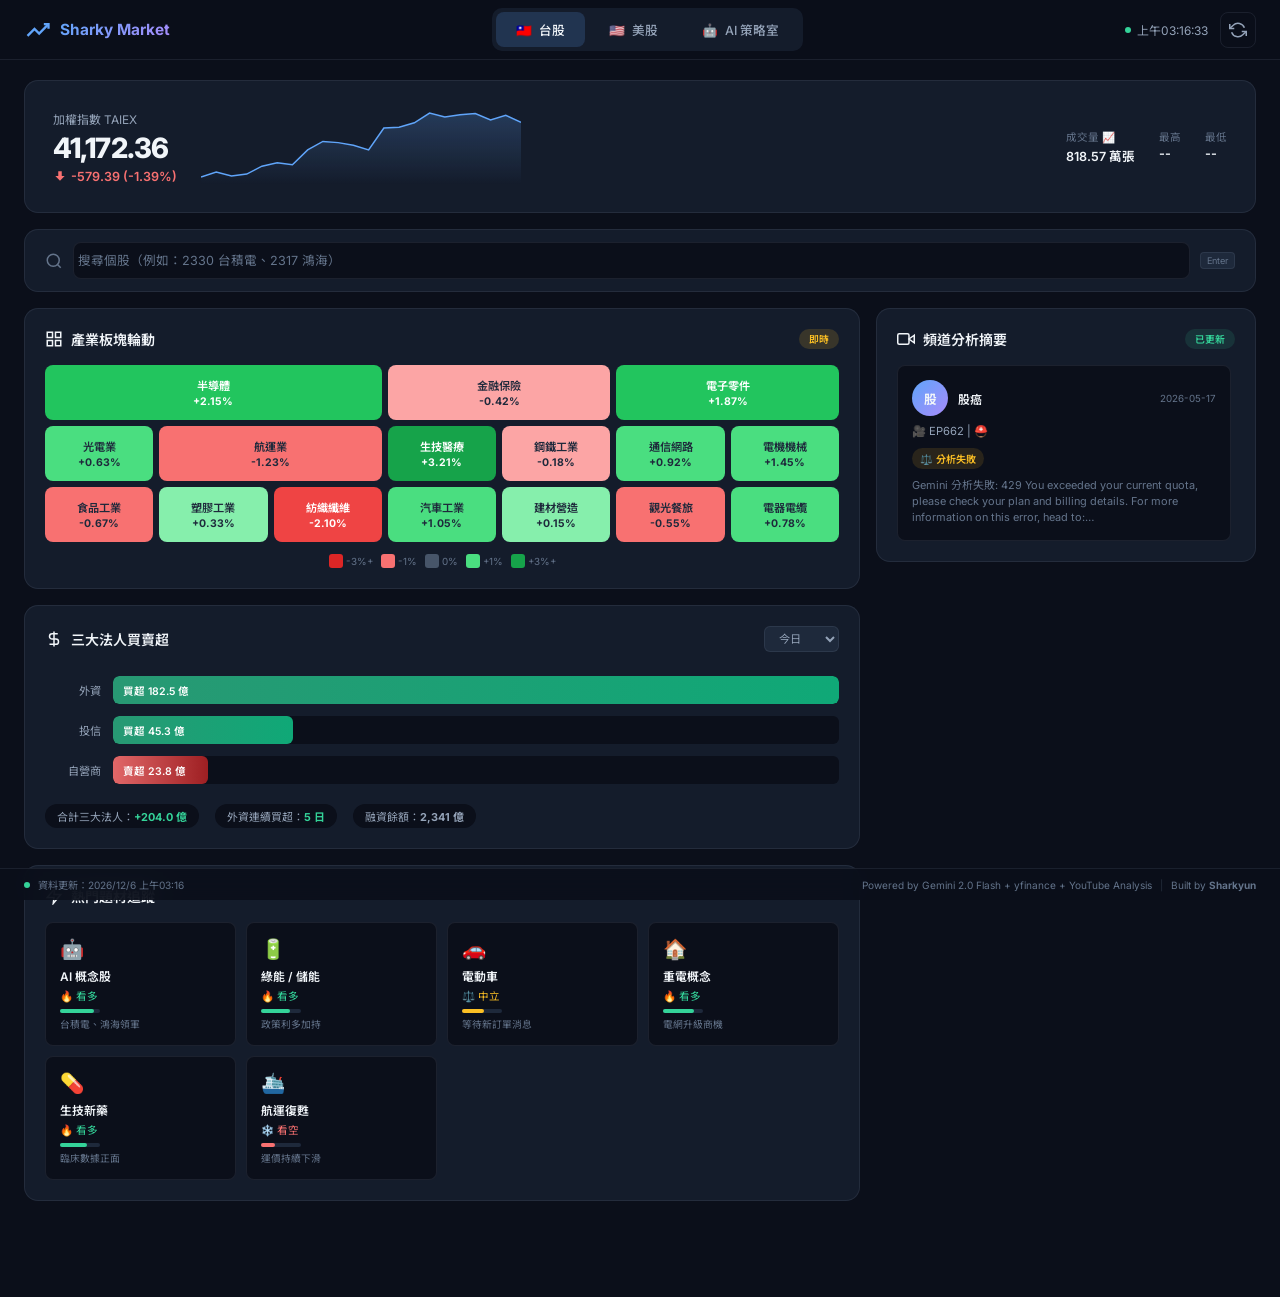
==== commit 421e58b0: "updateAI 策略" ====
--- a/dashboard/index.html
+++ b/dashboard/index.html
@@ -104,8 +104,8 @@
           <div class="meta-item" id="btn-show-volume" style="cursor:pointer; position:relative;" title="點擊查看歷史成交量">
             <span class="meta-label">成交量 📈</span><span class="meta-val" id="tw-volume">--</span>
           </div>
-          <div class="meta-item"><span class="meta-label">最高</span><span class="meta-val">23,512</span></div>
-          <div class="meta-item"><span class="meta-label">最低</span><span class="meta-val">23,301</span></div>
+          <div class="meta-item"><span class="meta-label">最高</span><span class="meta-val" id="tw-high">--</span></div>
+          <div class="meta-item"><span class="meta-label">最低</span><span class="meta-val" id="tw-low">--</span></div>
         </div>
       </div>
 
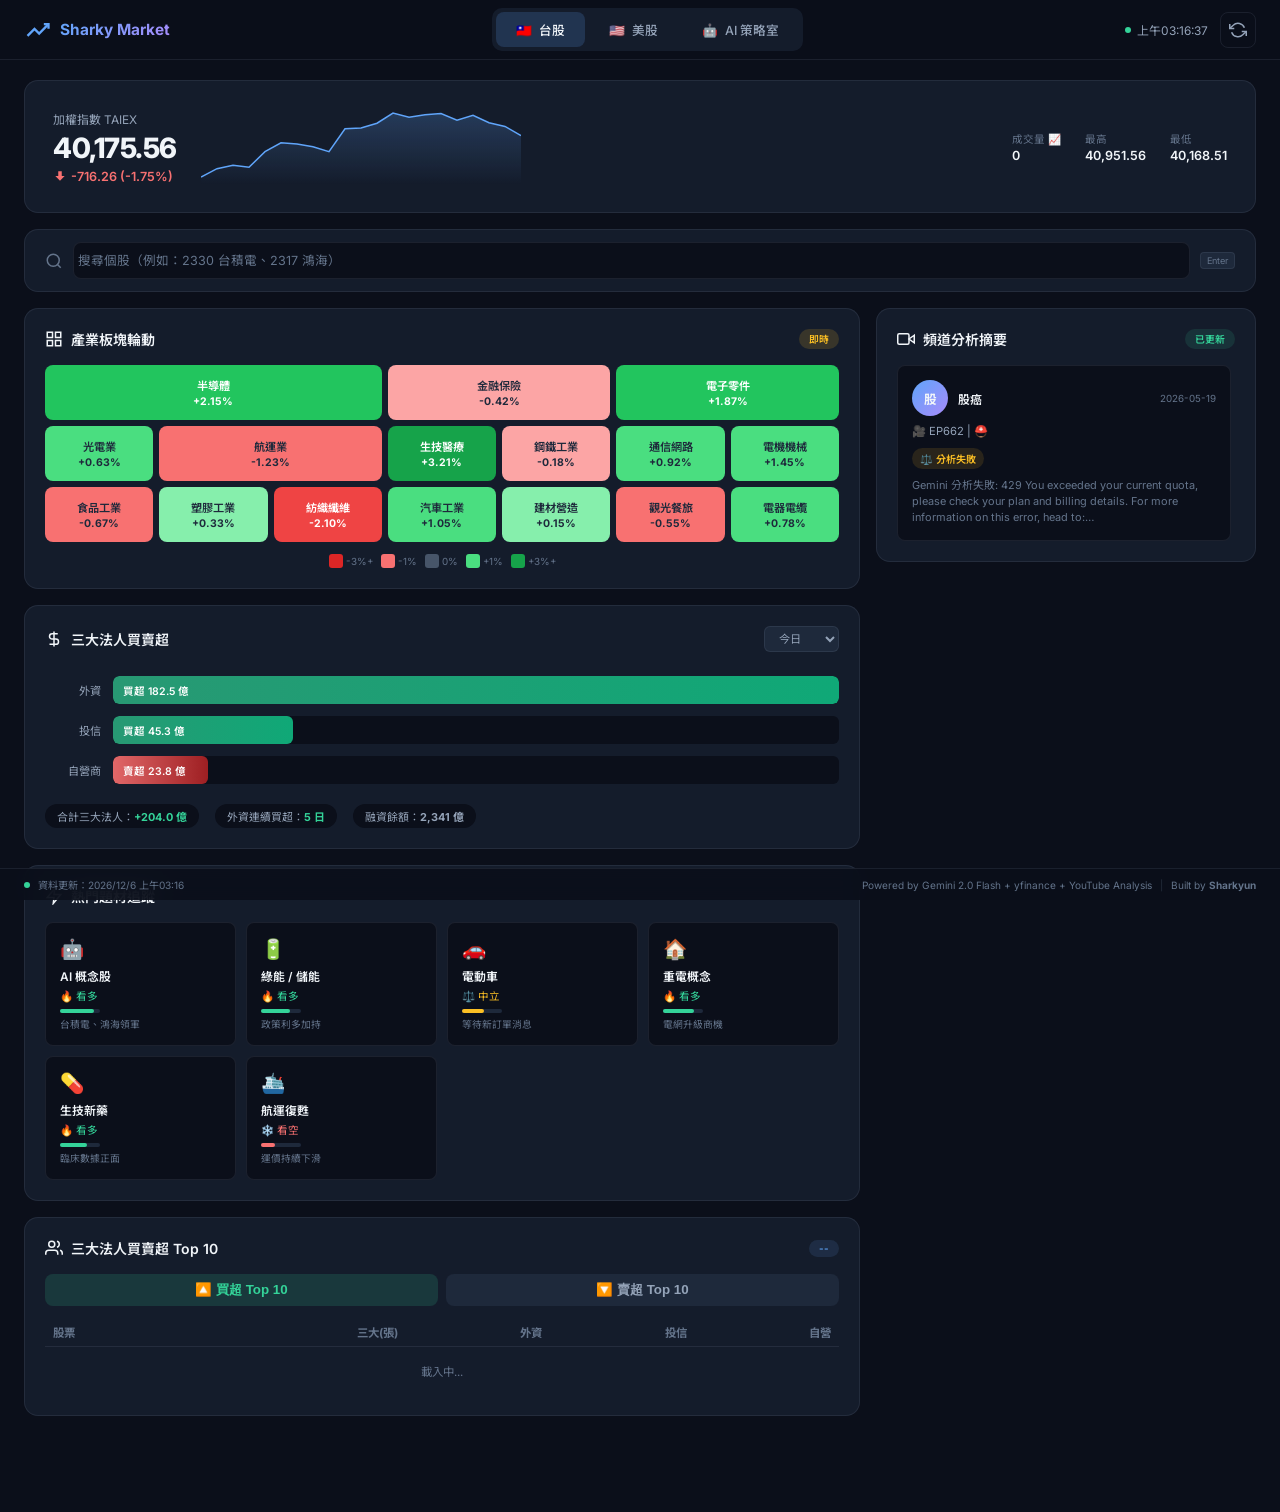
==== commit b85cb905: "updateAI 策略" ====
--- a/dashboard/index.html
+++ b/dashboard/index.html
@@ -193,6 +193,47 @@
             </div>
             <div class="topics-grid" id="tw-topics">
               <!-- Generated by JS -->
+            </div>
+          </div>
+
+          <!-- Institutional Top 10 Buy/Sell -->
+          <div class="glass-card" style="margin-top:16px;">
+            <div class="card-header">
+              <h2 class="card-title">
+                <svg width="18" height="18" viewBox="0 0 24 24" fill="none" stroke="currentColor" stroke-width="2">
+                  <path d="M17 21v-2a4 4 0 0 0-4-4H5a4 4 0 0 0-4 4v2"/><circle cx="9" cy="7" r="4"/>
+                  <path d="M23 21v-2a4 4 0 0 0-3-3.87"/><path d="M16 3.13a4 4 0 0 1 0 7.75"/>
+                </svg>
+                三大法人買賣超 Top 10
+              </h2>
+              <div class="card-badge blue" id="institutional-date">--</div>
+            </div>
+            <!-- Toggle tabs -->
+            <div style="display:flex; gap:8px; margin-bottom:12px;">
+              <button id="btn-inst-buy" onclick="showInstTab('buy')"
+                style="flex:1; padding:7px; border-radius:8px; border:none; background:rgba(52,211,153,0.15); color:#34d399; font-weight:600; cursor:pointer;">
+                🔼 買超 Top 10
+              </button>
+              <button id="btn-inst-sell" onclick="showInstTab('sell')"
+                style="flex:1; padding:7px; border-radius:8px; border:none; background:var(--bg3); color:var(--text2); font-weight:600; cursor:pointer;">
+                🔽 賣超 Top 10
+              </button>
+            </div>
+            <div id="inst-table-wrap" style="overflow-x:auto;">
+              <table style="width:100%; border-collapse:collapse; font-size:0.82rem;">
+                <thead>
+                  <tr style="color:var(--text3); border-bottom:1px solid var(--glass-border);">
+                    <th style="padding:6px 8px; text-align:left;">股票</th>
+                    <th style="padding:6px 8px; text-align:right;">三大(張)</th>
+                    <th style="padding:6px 8px; text-align:right;">外資</th>
+                    <th style="padding:6px 8px; text-align:right;">投信</th>
+                    <th style="padding:6px 8px; text-align:right;">自營</th>
+                  </tr>
+                </thead>
+                <tbody id="inst-table-body">
+                  <tr><td colspan="5" style="padding:16px; text-align:center; color:var(--text3);">載入中...</td></tr>
+                </tbody>
+              </table>
             </div>
           </div>
         </div>
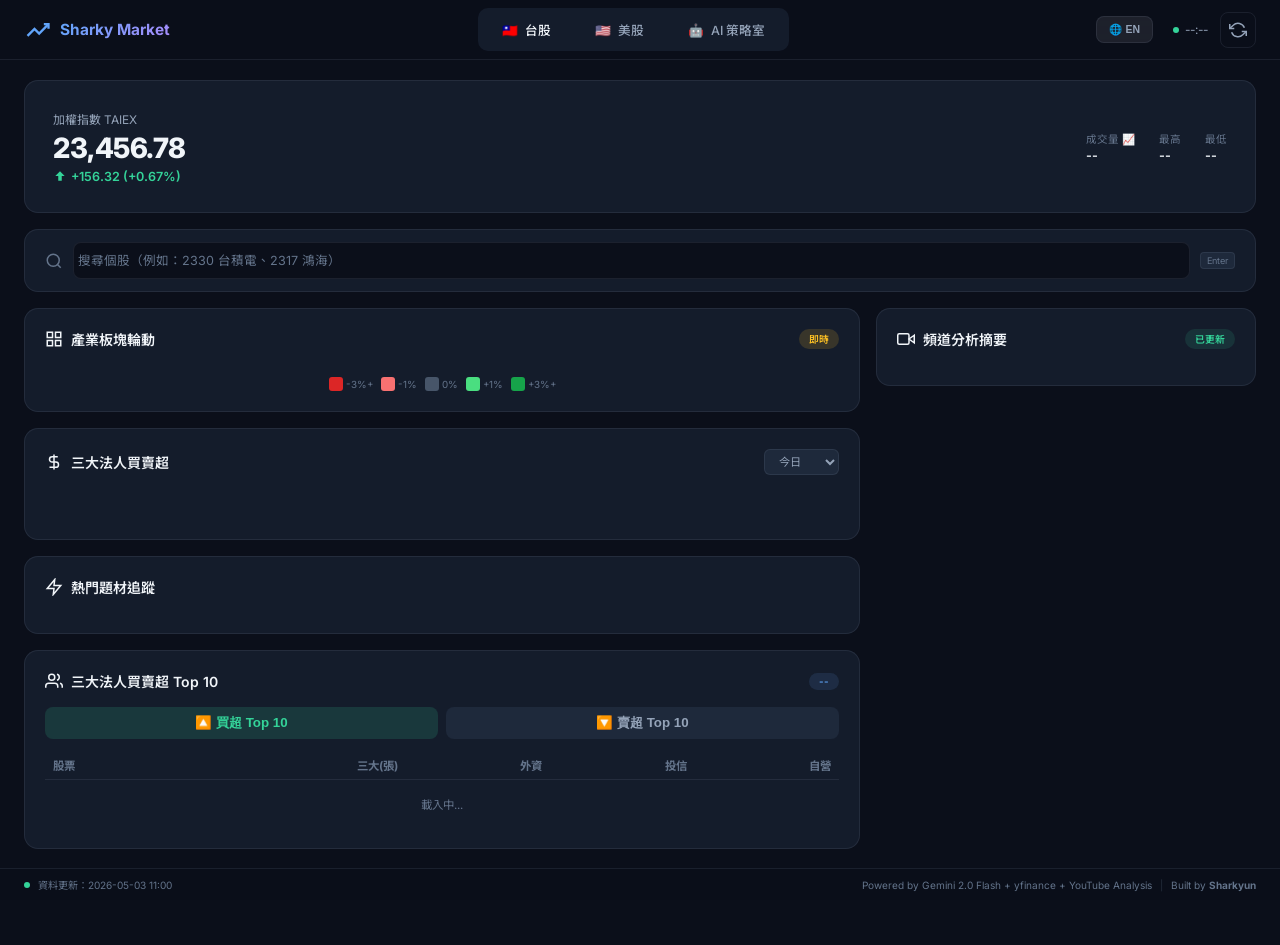
==== commit 36002d53: "feat: add Chinese-English language switch to dashboard" ====
--- a/dashboard/index.html
+++ b/dashboard/index.html
@@ -37,22 +37,23 @@
     </div>
     <nav class="tab-nav" id="tab-nav">
       <button class="tab-btn active" data-tab="tw" id="tab-tw">
-        <span class="tab-flag">🇹🇼</span> 台股
+        <span class="tab-flag">🇹🇼</span> <span data-i18n="tw_stocks">台股</span>
       </button>
       <button class="tab-btn" data-tab="us" id="tab-us">
-        <span class="tab-flag">🇺🇸</span> 美股
+        <span class="tab-flag">🇺🇸</span> <span data-i18n="us_stocks">美股</span>
       </button>
       <button class="tab-btn" data-tab="overview" id="tab-overview">
-        <span class="tab-flag">🤖</span> AI 策略室
+        <span class="tab-flag">🤖</span> <span data-i18n="ai_strategy">AI 策略室</span>
       </button>
       <div class="tab-indicator" id="tab-indicator"></div>
     </nav>
     <div class="topbar-right">
+      <button class="btn-lang" id="btn-lang" title="切換語言 / Switch Language">🌐 EN</button>
       <div class="market-clock" id="market-clock">
         <span class="clock-dot"></span>
         <span id="clock-time">--:--</span>
       </div>
-      <button class="btn-refresh" id="btn-refresh" title="重新整理">
+      <button class="btn-refresh" id="btn-refresh" title="重新整理" data-i18n-title="refresh">
         <svg width="18" height="18" viewBox="0 0 24 24" fill="none" stroke="currentColor" stroke-width="2">
           <path d="M1 4v6h6" />
           <path d="M23 20v-6h-6" />
--- a/dashboard/styles.css
+++ b/dashboard/styles.css
@@ -315,3 +315,26 @@
   .stock-detail-grid{grid-template-columns:1fr}
   .metrics-grid{grid-template-columns:repeat(2,1fr)}
 }
+
+/* 🌐 Language Toggle Button */
+.btn-lang {
+  background: rgba(255, 255, 255, 0.08);
+  border: 1px solid var(--glass-border);
+  color: var(--text2);
+  padding: 6px 12px;
+  border-radius: 8px;
+  cursor: pointer;
+  display: flex;
+  align-items: center;
+  gap: 4px;
+  font-size: 0.75rem;
+  font-weight: 600;
+  transition: all 0.2s;
+  margin-right: 8px;
+}
+.btn-lang:hover {
+  color: var(--blue);
+  border-color: var(--blue);
+  background: rgba(255, 255, 255, 0.12);
+}
+
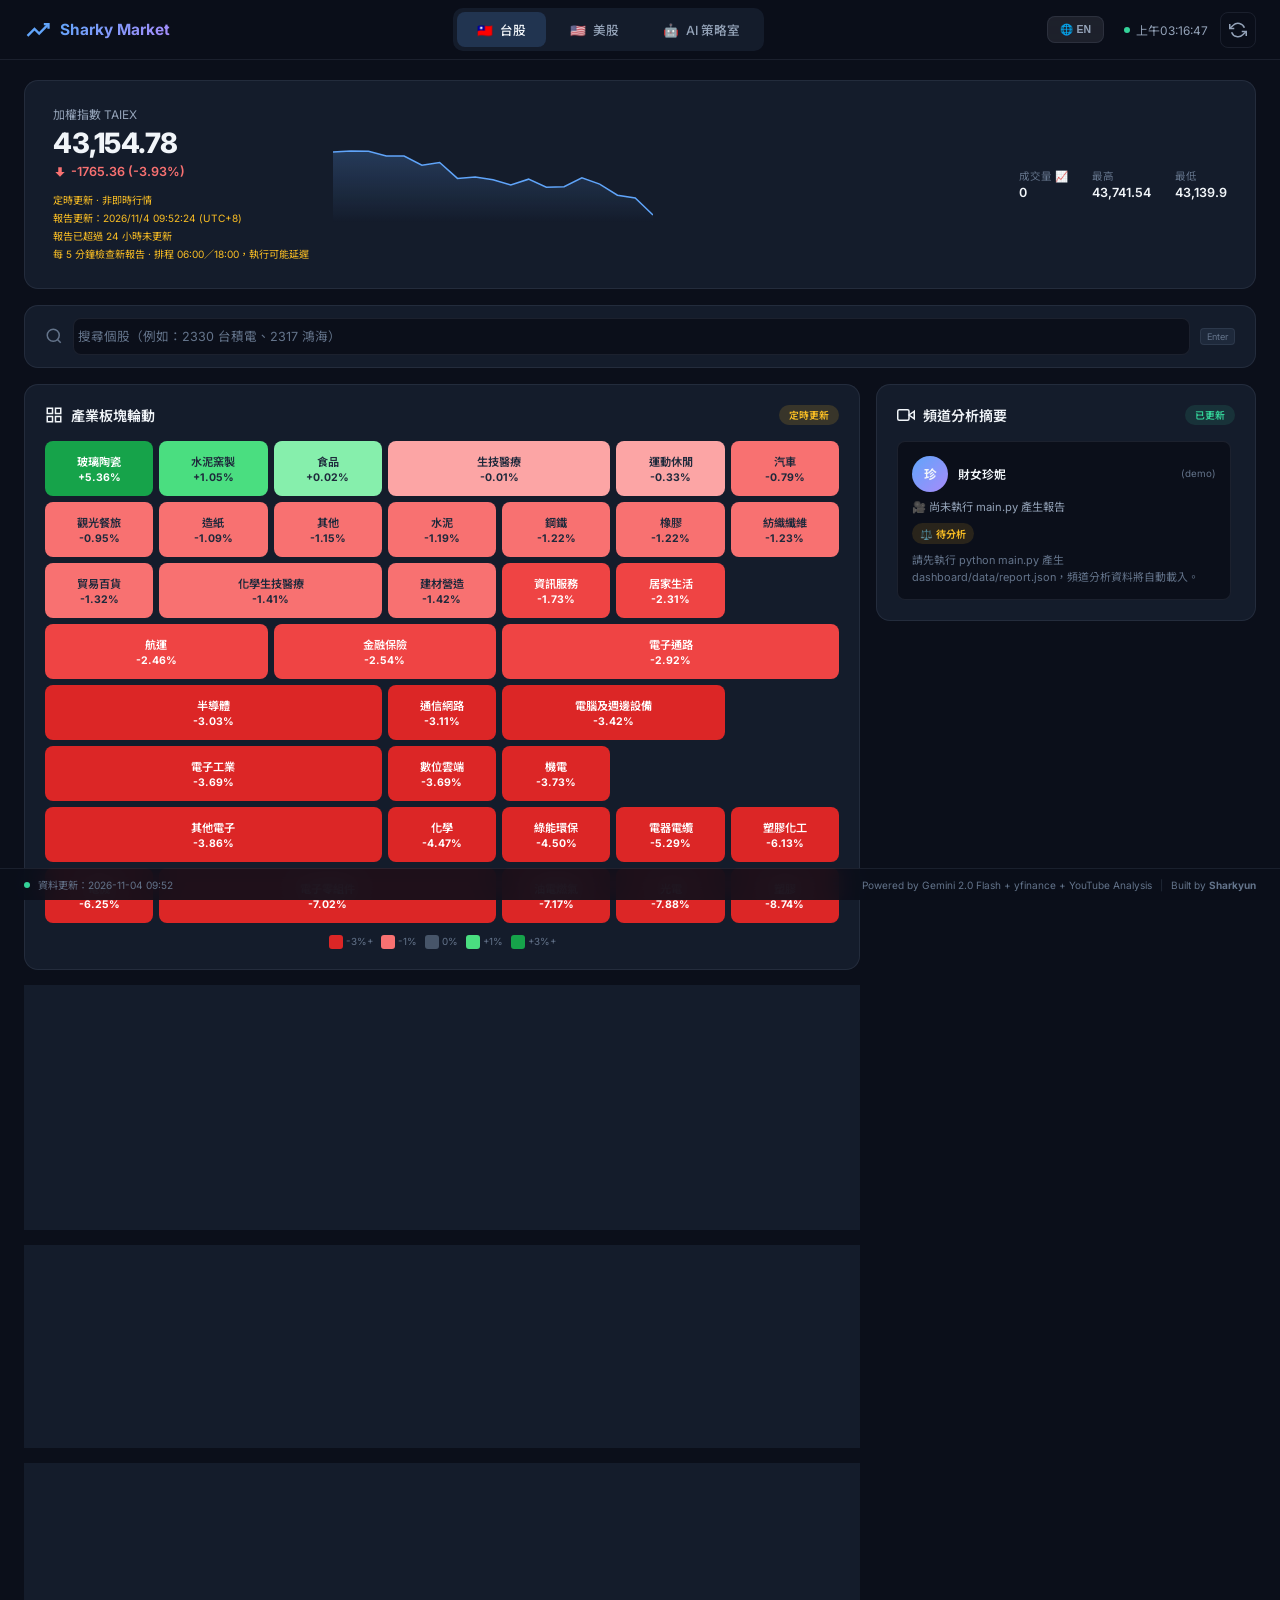
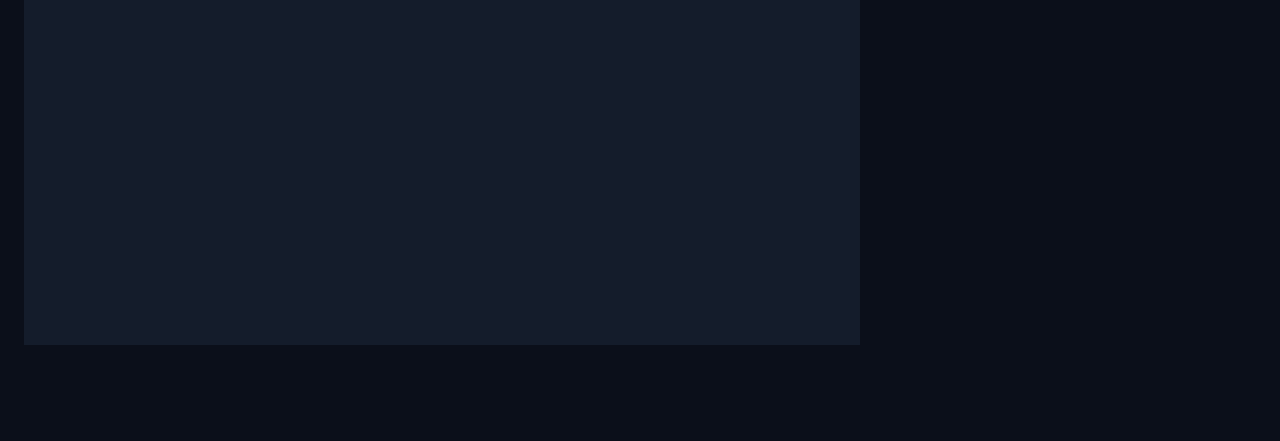
==== commit 12dd57e0: "fix: restore valid market reports and add agent strategy room" ====
--- a/dashboard/index.html
+++ b/dashboard/index.html
@@ -90,13 +90,9 @@
       <div class="index-banner glass-card">
         <div class="index-info">
           <div class="index-label">加權指數 TAIEX</div>
-          <div class="index-price" id="tw-index-price">23,456.78</div>
-          <div class="index-change positive" id="tw-index-change">
-            <svg width="14" height="14" viewBox="0 0 24 24" fill="currentColor">
-              <path d="M12 4l-8 8h5v8h6v-8h5z" />
-            </svg>
-            <span>+156.32 (+0.67%)</span>
-          </div>
+          <div class="index-price" id="tw-index-price">—</div>
+          <div class="index-change" id="tw-index-change">—</div>
+          <div class="market-freshness" id="tw-data-status" role="status">定時更新 · 正在讀取報告…</div>
         </div>
         <div class="index-chart-wrap">
           <canvas id="tw-index-chart" width="320" height="80"></canvas>
@@ -143,7 +139,7 @@
                 </svg>
                 產業板塊輪動
               </h2>
-              <div class="card-badge">即時</div>
+              <div class="card-badge">定時更新</div>
             </div>
             <div class="heatmap-container" id="tw-heatmap">
               <!-- Generated by JS -->
@@ -426,164 +422,7 @@
     <!-- ─── Overview Tab ─── -->
     <section class="tab-panel" id="panel-overview">
 
-      <!-- Global Market Overview Cards -->
-      <div class="overview-hero">
-        <div class="glass-card overview-score-card">
-          <div class="score-header">今日綜合市場評分</div>
-          <div class="score-ring-wrap">
-            <svg class="score-ring" viewBox="0 0 120 120">
-              <circle cx="60" cy="60" r="52" fill="none" stroke="rgba(255,255,255,0.06)" stroke-width="10" />
-              <circle id="score-ring-fill" cx="60" cy="60" r="52" fill="none" stroke="url(#scoreGrad)" stroke-width="10"
-                stroke-linecap="round" stroke-dasharray="327" stroke-dashoffset="98" transform="rotate(-90 60 60)" />
-              <defs>
-                <linearGradient id="scoreGrad" x1="0" y1="0" x2="1" y2="1">
-                  <stop offset="0%" stop-color="#60a5fa" />
-                  <stop offset="100%" stop-color="#34d399" />
-                </linearGradient>
-              </defs>
-            </svg>
-            <div class="score-number" id="overview-score">72</div>
-          </div>
-          <div class="score-verdict" id="overview-verdict">偏多操作</div>
-          <div class="score-desc">綜合台美股市場數據、資金流向、情緒指標與頻道觀點</div>
-        </div>
-
-        <div class="overview-signals">
-          <div class="signal-card glass-card">
-            <div class="signal-icon bull">📈</div>
-            <div class="signal-body">
-              <div class="signal-title">台股趨勢</div>
-              <div class="signal-val positive" id="ov-tw-signal">偏多</div>
-            </div>
-          </div>
-          <div class="signal-card glass-card">
-            <div class="signal-icon bull">📈</div>
-            <div class="signal-body">
-              <div class="signal-title">美股趨勢</div>
-              <div class="signal-val positive" id="ov-us-signal">偏多</div>
-            </div>
-          </div>
-          <div class="signal-card glass-card">
-            <div class="signal-icon neutral">💰</div>
-            <div class="signal-body">
-              <div class="signal-title">資金動能</div>
-              <div class="signal-val neutral" id="ov-fund-signal">中性</div>
-            </div>
-          </div>
-          <div class="signal-card glass-card">
-            <div class="signal-icon bull">😊</div>
-            <div class="signal-body">
-              <div class="signal-title">市場情緒</div>
-              <div class="signal-val positive" id="ov-mood-signal">樂觀</div>
-            </div>
-          </div>
-        </div>
-      </div>
-
-      <div class="grid-2col">
-        <div class="col-left">
-
-          <!-- AI Comprehensive Analysis -->
-          <div class="glass-card">
-            <div class="card-header">
-              <h2 class="card-title">
-                <svg width="18" height="18" viewBox="0 0 24 24" fill="none" stroke="currentColor" stroke-width="2">
-                  <path d="M12 2a10 10 0 1 0 0 20 10 10 0 0 0 0-20z" />
-                  <path d="M12 16v-4" />
-                  <path d="M12 8h.01" />
-                </svg>
-                AI 綜合研判
-              </h2>
-              <div class="card-badge blue">Gemini 分析</div>
-            </div>
-            <div class="ai-analysis" id="ov-analysis">
-              <div class="analysis-section">
-                <h3>🎯 核心觀點</h3>
-                <p>台股在外資連續買超及半導體族群帶動下維持多頭格局，美股受惠於聯準會暫停升息預期，科技股領漲。短線宜關注台積電法說會後的產業展望變化。</p>
-              </div>
-              <div class="analysis-section">
-                <h3>📊 關鍵數據</h3>
-                <ul>
-                  <li>外資連續 <strong>5 日買超</strong>，累計 +382 億</li>
-                  <li>台股融資餘額持續下降，籌碼面健康</li>
-                  <li>美國 10 年期公債殖利率回落至 4.2%</li>
-                  <li>VIX 恐慌指數處於低檔 14.3</li>
-                </ul>
-              </div>
-              <div class="analysis-section">
-                <h3>⚡ 操作建議</h3>
-                <p>維持 <span class="highlight-positive">6-7 成持股水位</span>，以半導體、AI 伺服器相關個股為核心持股。短線回檔可加碼，但需設停損於季線以下。</p>
-              </div>
-              <div class="analysis-section">
-                <h3>⚠️ 風險提示</h3>
-                <ul>
-                  <li>中東地緣政治風險仍是潛在黑天鵝</li>
-                  <li>台幣快速升值可能壓縮出口類股獲利</li>
-                  <li>美股財報季若 Guidance 不如預期恐引發修正</li>
-                </ul>
-              </div>
-            </div>
-          </div>
-        </div>
-
-        <div class="col-right">
-
-          <!-- Channel Consensus -->
-          <div class="glass-card">
-            <div class="card-header">
-              <h2 class="card-title">
-                <svg width="18" height="18" viewBox="0 0 24 24" fill="none" stroke="currentColor" stroke-width="2">
-                  <path d="M17 21v-2a4 4 0 0 0-4-4H5a4 4 0 0 0-4 4v2" />
-                  <circle cx="9" cy="7" r="4" />
-                  <path d="M23 21v-2a4 4 0 0 0-3-3.87" />
-                  <path d="M16 3.13a4 4 0 0 1 0 7.75" />
-                </svg>
-                各頻道觀點共識
-              </h2>
-            </div>
-            <div class="consensus-chart" id="ov-consensus">
-              <div class="consensus-bar-wrap">
-                <div class="consensus-label">看多</div>
-                <div class="consensus-bar">
-                  <div class="consensus-fill bull" style="width: 62%;">62%</div>
-                </div>
-              </div>
-              <div class="consensus-bar-wrap">
-                <div class="consensus-label">中立</div>
-                <div class="consensus-bar">
-                  <div class="consensus-fill neutral" style="width: 25%;">25%</div>
-                </div>
-              </div>
-              <div class="consensus-bar-wrap">
-                <div class="consensus-label">看空</div>
-                <div class="consensus-bar">
-                  <div class="consensus-fill bear" style="width: 13%;">13%</div>
-                </div>
-              </div>
-            </div>
-
-            <div class="consensus-detail" id="ov-consensus-detail">
-              <!-- Generated by JS -->
-            </div>
-          </div>
-
-          <!-- Key Themes Across Markets -->
-          <div class="glass-card">
-            <div class="card-header">
-              <h2 class="card-title">
-                <svg width="18" height="18" viewBox="0 0 24 24" fill="none" stroke="currentColor" stroke-width="2">
-                  <path
-                    d="M21 16V8a2 2 0 0 0-1-1.73l-7-4a2 2 0 0 0-2 0l-7 4A2 2 0 0 0 3 8v8a2 2 0 0 0 1 1.73l7 4a2 2 0 0 0 2 0l7-4A2 2 0 0 0 21 16z" />
-                </svg>
-                跨市場關鍵主題
-              </h2>
-            </div>
-            <div class="key-themes" id="ov-themes">
-              <!-- Generated by JS -->
-            </div>
-          </div>
-        </div>
-      </div>
+      <div id="agent-strategy-room" aria-live="polite"></div>
 
       <!-- ─── Technical Indicators Dashboard ─── -->
       <div class="glass-card" style="margin-top:20px;">
@@ -748,6 +587,7 @@
     </div>
   </div>
 
+  <script src="strategy-room.js"></script>
   <script src="app.js"></script>
   <script src="stock-search.js"></script>
 </body>
--- a/dashboard/styles.css
+++ b/dashboard/styles.css
@@ -338,3 +338,24 @@
   background: rgba(255, 255, 255, 0.12);
 }
 
+
+/* AI Strategy Room */
+.strategy-heading{display:flex;align-items:center;justify-content:space-between;gap:20px;margin:8px 0 16px}
+.strategy-eyebrow{color:var(--blue);font-size:.7rem;letter-spacing:.16em;margin-bottom:10px}
+.strategy-heading h2{font-size:1.6rem;margin:0 0 10px}.strategy-heading p,.strategy-note{color:var(--text2);font-size:.85rem;line-height:1.7}
+.strategy-note{padding:12px 16px;background:var(--bg3);border-radius:10px;margin-bottom:20px}
+.agent-grid{display:grid;grid-template-columns:repeat(3,minmax(0,1fr));gap:18px}
+.agent-card{min-width:0;padding:24px}.agent-heading{display:flex;justify-content:space-between;align-items:center;gap:10px;margin-bottom:20px}
+.agent-number{color:var(--blue);font-size:.9rem;font-weight:700}.agent-status{color:var(--text2);background:var(--bg3);padding:6px 10px;border-radius:20px;font-size:.73rem;white-space:nowrap}
+.agent-card h3{font-size:1rem;margin-bottom:8px}.agent-description{color:var(--text3);font-size:.78rem;line-height:1.6}
+.agent-score{display:flex;align-items:baseline;gap:12px;margin:22px 0 10px}.agent-score strong{font-size:2.6rem;line-height:1}.agent-score span{font-size:.78rem;color:var(--text2)}
+.agent-score.bull{color:var(--green)}.agent-score.bear{color:var(--red)}.agent-score.neutral{color:var(--amber)}.agent-score.pending{color:var(--text3)}
+.agent-meter{height:4px;background:var(--bg3);border-radius:4px;margin-bottom:24px;overflow:hidden}.agent-meter span{display:block;height:100%;background:var(--blue)}
+.agent-meter .bull{background:var(--green)}.agent-meter .bear{background:var(--red)}
+.agent-card dt{font-size:.76rem;color:var(--blue);margin:16px 0 7px}.agent-card dd{margin:0;font-size:.86rem;line-height:1.8;overflow-wrap:anywhere}
+.agent-meta{border-top:1px solid var(--glass-border);margin-top:22px;padding-top:16px;color:var(--text3);font-size:.72rem;line-height:1.9}
+.agent-card details{font-size:.8rem;line-height:1.8;margin-top:16px;color:var(--text2)}.agent-card summary{cursor:pointer;color:var(--blue)}.agent-card details p{margin-top:10px}.agent-card details ul{padding-left:20px}.agent-card a{color:var(--blue);overflow-wrap:anywhere}
+.agent-connector{text-align:center;color:var(--text3);font-size:.78rem;padding:20px}.agent-fusion{border-color:rgba(96,165,250,.35)}
+@media(max-width:1000px){.agent-grid{grid-template-columns:1fr}.strategy-heading{align-items:flex-start}.strategy-heading h2{font-size:1.3rem}}
+
+.market-freshness{white-space:pre-line;font-size:.72rem;line-height:1.8;color:var(--text3);margin-top:12px;max-width:440px}.market-freshness.is-stale{color:#fbbf24}
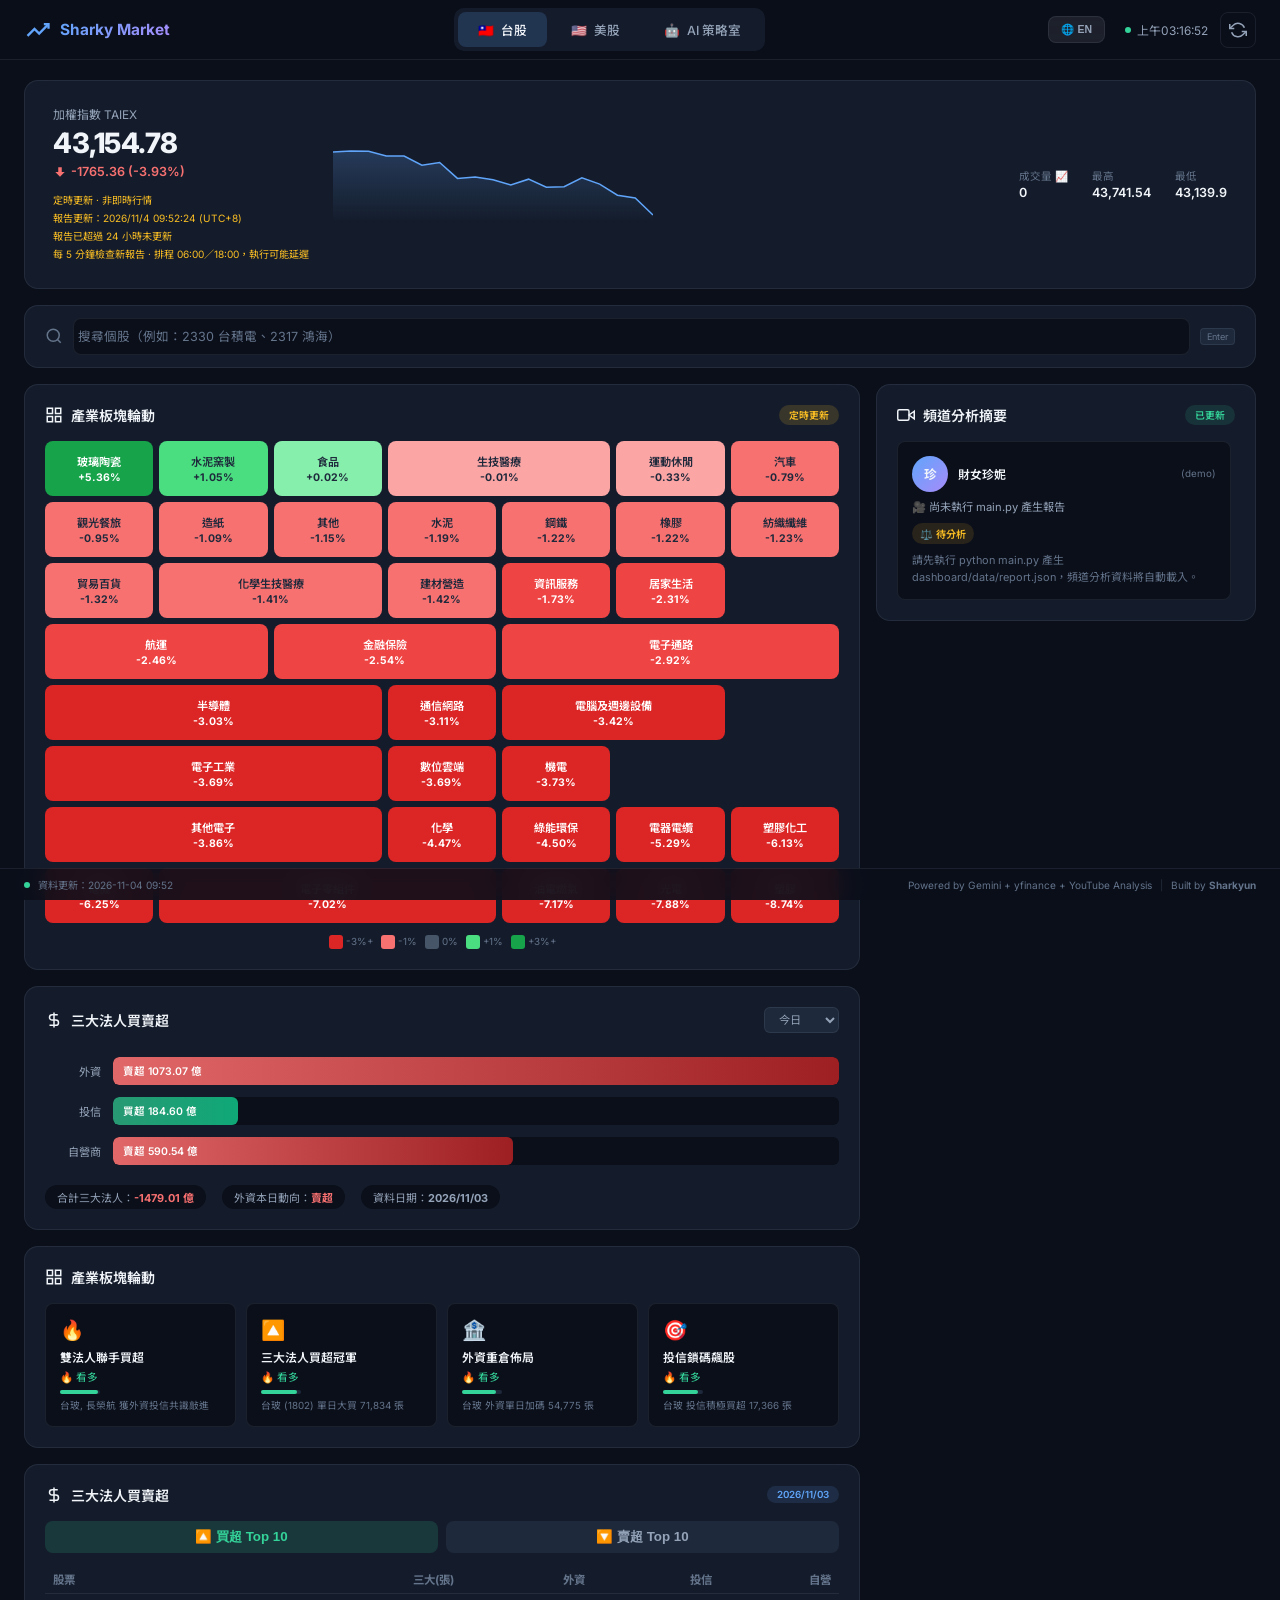
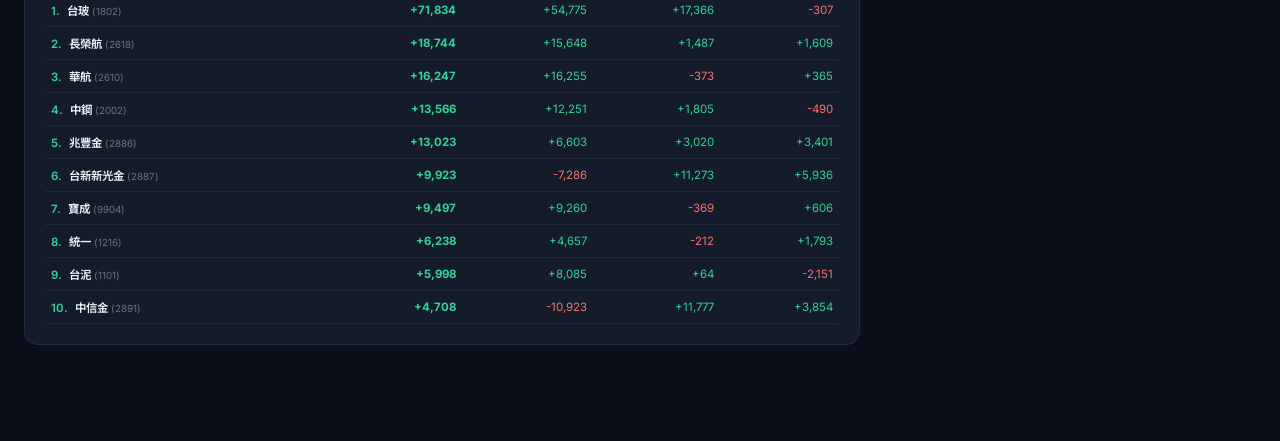
==== commit b181a4f2: "feat: show agent evidence summaries with optional AI analysis" ====
--- a/dashboard/index.html
+++ b/dashboard/index.html
@@ -474,7 +474,7 @@
       <span>資料更新：<span id="last-update">2026-05-03 11:00</span></span>
     </div>
     <div class="status-right">
-      <span>Powered by Gemini 2.0 Flash + yfinance + YouTube Analysis</span>
+      <span>Powered by Gemini + yfinance + YouTube Analysis</span>
       <span class="status-divider">|</span>
       <span>Built by <strong>Sharkyun</strong></span>
     </div>
--- a/dashboard/styles.css
+++ b/dashboard/styles.css
@@ -359,3 +359,5 @@
 @media(max-width:1000px){.agent-grid{grid-template-columns:1fr}.strategy-heading{align-items:flex-start}.strategy-heading h2{font-size:1.3rem}}
 
 .market-freshness{white-space:pre-line;font-size:.72rem;line-height:1.8;color:var(--text3);margin-top:12px;max-width:440px}.market-freshness.is-stale{color:#fbbf24}
+
+.agent-metrics{display:flex;flex-wrap:wrap;gap:18px;margin:22px 0}.agent-metrics div{display:flex;flex-direction:column;gap:6px}.agent-metrics span{font-size:.7rem;color:var(--text3)}.agent-metrics strong{font-size:1.25rem}.agent-data-summary{font-size:.8rem;line-height:1.8;color:var(--text2);margin-bottom:18px}.agent-analysis-toggle{border:1px solid var(--blue);border-radius:8px;color:var(--blue);background:transparent;padding:9px 14px;cursor:pointer}.agent-analysis-toggle:hover{background:var(--bg3)}.agent-analysis-state{font-size:.8rem;color:var(--text2);margin-top:16px}
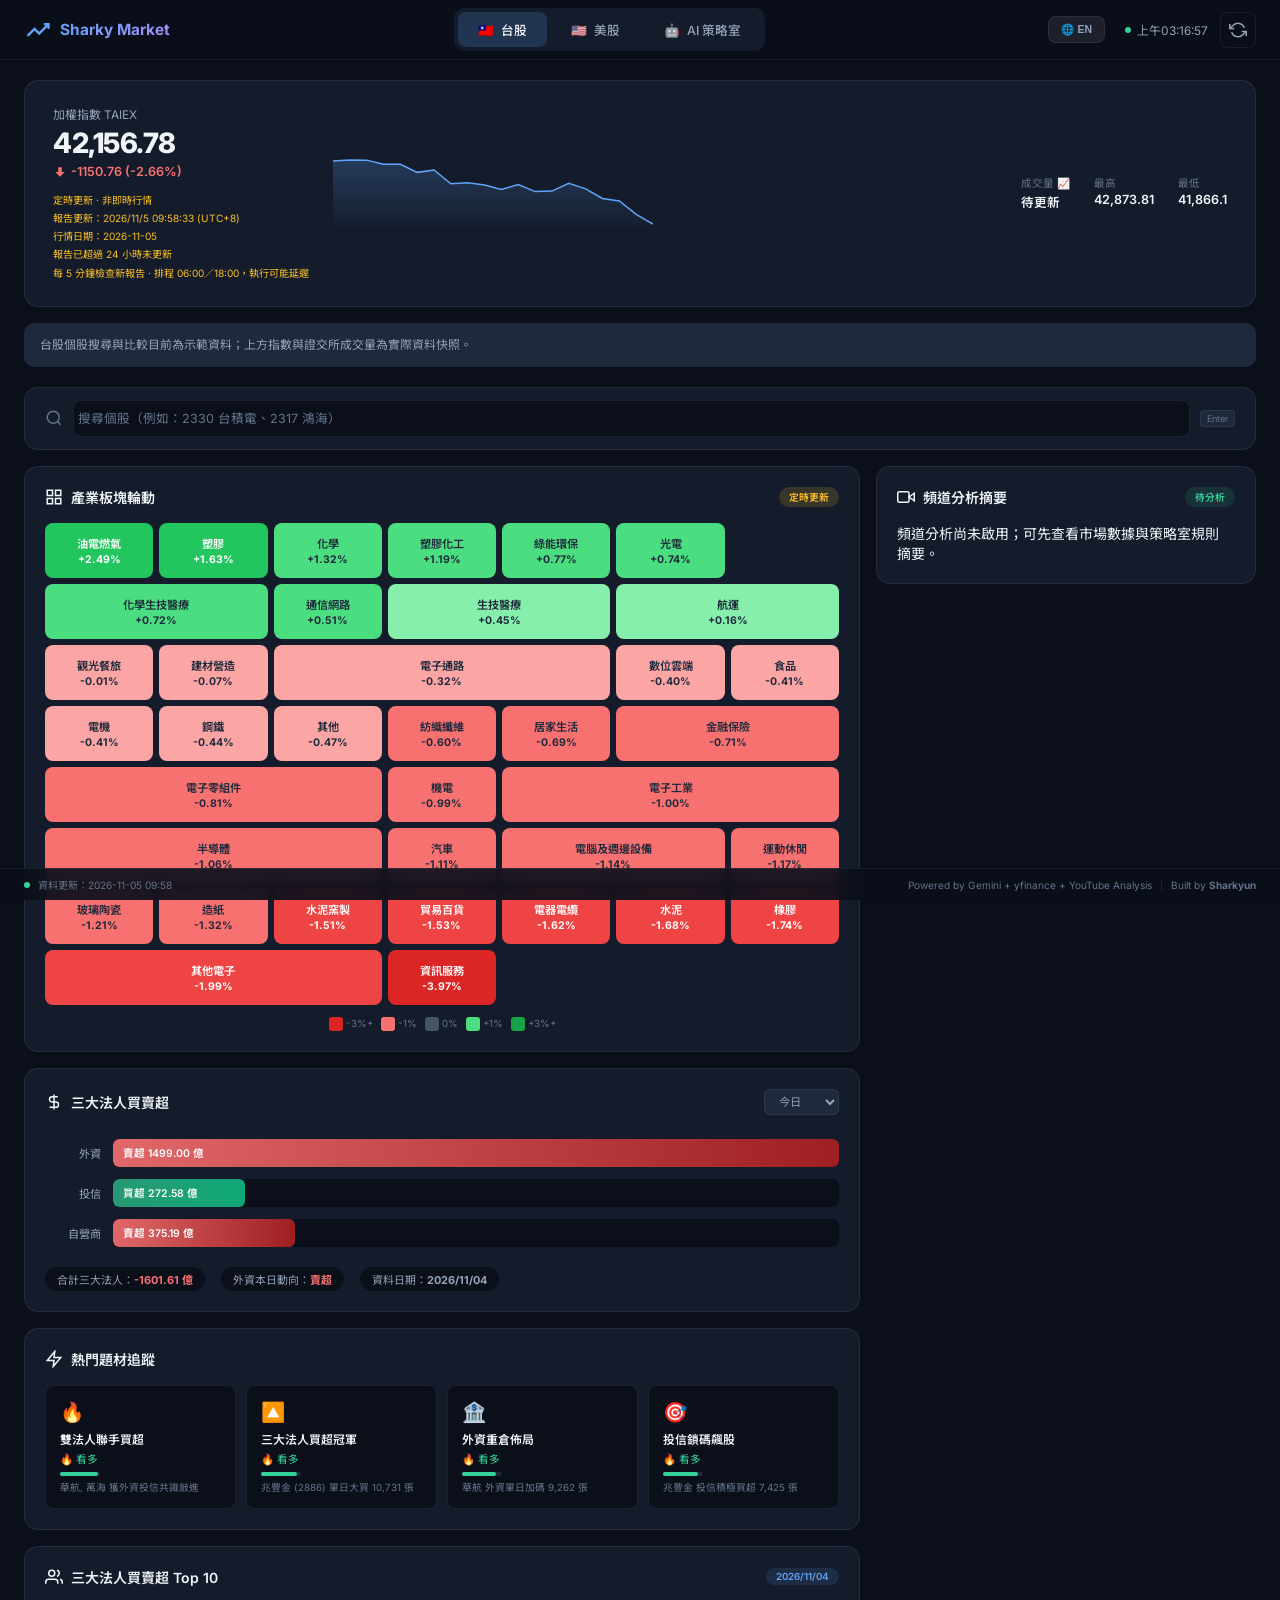
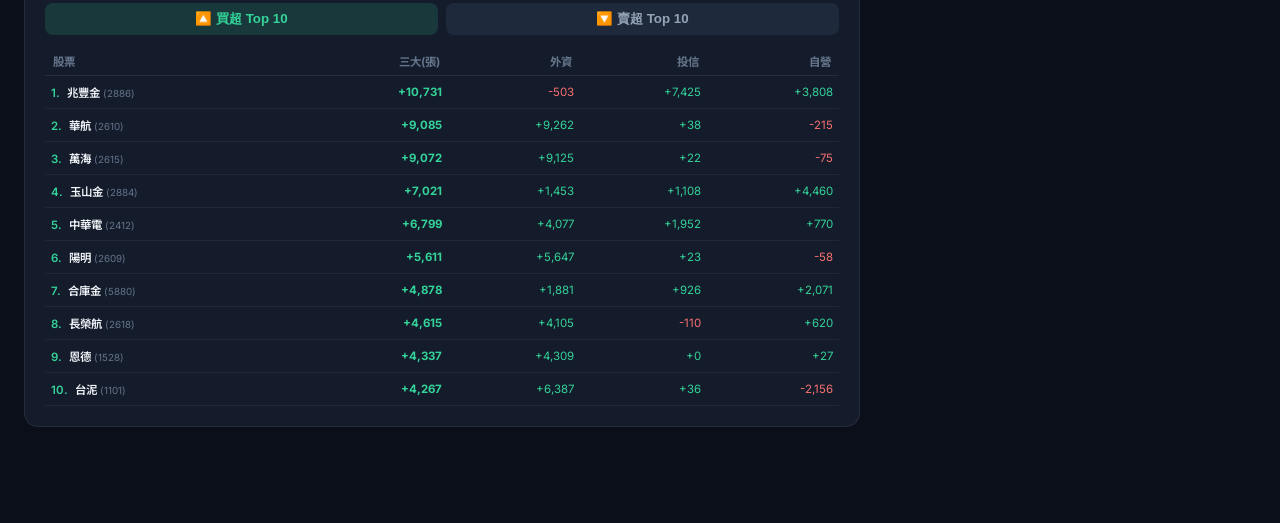
==== commit 6f36d407: "refactor: organize research pipeline and prepare review dashboard" ====
--- a/dashboard/index.html
+++ b/dashboard/index.html
@@ -106,6 +106,7 @@
         </div>
       </div>
 
+      <p class="strategy-note">台股個股搜尋與比較目前為示範資料；上方指數與證交所成交量為實際資料快照。</p>
       <!-- Stock Search -->
       <div class="stock-search-wrap glass-card">
         <div class="search-box">
@@ -258,31 +259,32 @@
 
     <!-- ─── US Stocks Tab ─── -->
     <section class="tab-panel" id="panel-us">
+      <p id="us-data-status" class="strategy-note">定時資料快照 · 正在載入</p>
 
       <!-- US Major Indices -->
       <div class="indices-row">
         <div class="index-card glass-card" id="us-sp500">
           <div class="idx-name">S&P 500</div>
-          <div class="idx-price">5,432.10</div>
-          <div class="idx-change positive">+0.85%</div>
+          <div class="idx-price">—</div>
+          <div class="idx-change positive">—</div>
           <canvas class="idx-spark" width="120" height="40"></canvas>
         </div>
         <div class="index-card glass-card" id="us-nasdaq">
           <div class="idx-name">NASDAQ</div>
-          <div class="idx-price">17,123.45</div>
-          <div class="idx-change positive">+1.12%</div>
+          <div class="idx-price">—</div>
+          <div class="idx-change positive">—</div>
           <canvas class="idx-spark" width="120" height="40"></canvas>
         </div>
         <div class="index-card glass-card" id="us-dow">
           <div class="idx-name">DOW JONES</div>
-          <div class="idx-price">39,876.50</div>
-          <div class="idx-change negative">-0.23%</div>
+          <div class="idx-price">—</div>
+          <div class="idx-change negative">—</div>
           <canvas class="idx-spark" width="120" height="40"></canvas>
         </div>
         <div class="index-card glass-card" id="us-vix">
           <div class="idx-name">VIX 恐慌指數</div>
-          <div class="idx-price">14.32</div>
-          <div class="idx-change negative">-5.6%</div>
+          <div class="idx-price">—</div>
+          <div class="idx-change negative">—</div>
           <canvas class="idx-spark" width="120" height="40"></canvas>
         </div>
       </div>
@@ -308,7 +310,7 @@
           <!-- US Sector Performance -->
           <div class="glass-card">
             <div class="card-header">
-              <h2 class="card-title">
+              <h2 class="card-title" id="us-sectors-title">
                 <svg width="18" height="18" viewBox="0 0 24 24" fill="none" stroke="currentColor" stroke-width="2">
                   <path d="M18 20V10" />
                   <path d="M12 20V4" />
@@ -322,60 +324,14 @@
             </div>
           </div>
 
-          <!-- Fear & Greed Gauge -->
-          <div class="glass-card">
-            <div class="card-header">
-              <h2 class="card-title">
-                <svg width="18" height="18" viewBox="0 0 24 24" fill="none" stroke="currentColor" stroke-width="2">
-                  <circle cx="12" cy="12" r="10" />
-                  <path d="M12 6v6l4 2" />
-                </svg>
-                市場情緒指數
-              </h2>
-            </div>
-            <div class="gauge-wrap">
-              <div class="gauge" id="us-gauge">
-                <svg viewBox="0 0 200 120" class="gauge-svg">
-                  <defs>
-                    <linearGradient id="gaugeGrad" x1="0" y1="0" x2="1" y2="0">
-                      <stop offset="0%" stop-color="#ef4444" />
-                      <stop offset="25%" stop-color="#f97316" />
-                      <stop offset="50%" stop-color="#eab308" />
-                      <stop offset="75%" stop-color="#22c55e" />
-                      <stop offset="100%" stop-color="#10b981" />
-                    </linearGradient>
-                  </defs>
-                  <path d="M 20 100 A 80 80 0 0 1 180 100" fill="none" stroke="rgba(255,255,255,0.08)" stroke-width="16"
-                    stroke-linecap="round" />
-                  <path d="M 20 100 A 80 80 0 0 1 180 100" fill="none" stroke="url(#gaugeGrad)" stroke-width="16"
-                    stroke-linecap="round" stroke-dasharray="251" stroke-dashoffset="0" />
-                  <line id="gauge-needle" x1="100" y1="100" x2="100" y2="30" stroke="#f1f5f9" stroke-width="2.5"
-                    stroke-linecap="round" transform="rotate(-45, 100, 100)" />
-                  <circle cx="100" cy="100" r="5" fill="#f1f5f9" />
-                </svg>
-                <div class="gauge-value" id="gauge-value">65</div>
-                <div class="gauge-label" id="gauge-label">貪婪</div>
-              </div>
-              <div class="gauge-scale">
-                <span>極度恐慌</span><span>恐慌</span><span>中立</span><span>貪婪</span><span>極度貪婪</span>
-              </div>
-            </div>
-          </div>
-
-          <!-- Trump Posts Analysis -->
-          <div class="glass-card" style="margin-top:20px;">
-            <div class="card-header">
-              <h2 class="card-title">
-                <svg width="18" height="18" viewBox="0 0 24 24" fill="none" stroke="#60a5fa" stroke-width="2">
-                  <path
-                    d="M22 4s-.7 2.1-2 3.4c1.6 10-9.4 17.3-18 11.6 2.2.1 4.4-.6 6-2C3 15.5.5 9.6 3 5c2.2 2.6 5.6 4.1 9 4-.9-4.2 4-6.6 7-3.8 1.1 0 3-1.2 3-1.2z" />
-                </svg>
-                川普社群觀點分析 (Trump Posts)
-              </h2>
-            </div>
-            <div class="trump-posts-list" id="trump-posts">
-              <!-- Generated by JS -->
-            </div>
+          <!-- Market volatility and publisher news -->
+          <div class="glass-card">
+            <h2 class="card-title" id="us-risk-title">波動風險 · VIX</h2>
+            <div class="us-text-panel" id="us-risk"></div>
+          </div>
+          <div class="glass-card">
+            <h2 class="card-title" id="us-news-title">市場新聞 · 原文來源</h2>
+            <div class="us-text-panel" id="us-news"></div>
           </div>
         </div>
 
@@ -384,17 +340,17 @@
           <!-- Key Events Timeline -->
           <div class="glass-card">
             <div class="card-header">
-              <h2 class="card-title">
+              <h2 class="card-title" id="us-context-title">
                 <svg width="18" height="18" viewBox="0 0 24 24" fill="none" stroke="currentColor" stroke-width="2">
                   <rect x="3" y="4" width="18" height="18" rx="2" ry="2" />
                   <line x1="16" y1="2" x2="16" y2="6" />
                   <line x1="8" y1="2" x2="8" y2="6" />
                   <line x1="3" y1="10" x2="21" y2="10" />
                 </svg>
-                重要財報 / 事件行事曆
-              </h2>
-            </div>
-            <div class="events-timeline" id="us-events">
+                選舉與行情觀察
+              </h2>
+            </div>
+            <div class="events-timeline" id="us-context">
               <!-- Generated by JS -->
             </div>
           </div>
@@ -402,14 +358,14 @@
           <!-- US Channel Summaries -->
           <div class="glass-card channel-panel">
             <div class="card-header">
-              <h2 class="card-title">
+              <h2 class="card-title" id="us-channels-title">
                 <svg width="18" height="18" viewBox="0 0 24 24" fill="none" stroke="currentColor" stroke-width="2">
                   <polygon points="23 7 16 12 23 17 23 7" />
                   <rect x="1" y="5" width="15" height="14" rx="2" ry="2" />
                 </svg>
                 美股頻道分析
               </h2>
-              <div class="card-badge green">已更新</div>
+              <div class="card-badge" id="us-channels-status">待接入</div>
             </div>
             <div class="channel-list" id="us-channels">
               <!-- Generated by JS -->
@@ -423,6 +379,12 @@
     <section class="tab-panel" id="panel-overview">
 
       <div id="agent-strategy-room" aria-live="polite"></div>
+
+      <details class="glass-card architecture-panel">
+        <summary id="architecture-title">系統架構 · 原始設計圖</summary>
+        <p id="architecture-note" class="strategy-note">原始設計藍圖，部分資料來源仍待接通。</p>
+        <a href="assets/stock-market-agents-architecture.png" target="_blank" rel="noopener"><img src="assets/stock-market-agents-architecture.png" alt="Stock Market Agents：基本面與技術、專家觀點、情緒三路分析，交由 Fusion 整合" width="1067" height="629" loading="lazy" /></a>
+      </details>
 
       <!-- ─── Technical Indicators Dashboard ─── -->
       <div class="glass-card" style="margin-top:20px;">
@@ -587,8 +549,10 @@
     </div>
   </div>
 
+  <script src="us-panel.js"></script>
   <script src="strategy-room.js"></script>
   <script src="app.js"></script>
+  <script src="demo-stocks.js"></script>
   <script src="stock-search.js"></script>
 </body>
 
--- a/dashboard/styles.css
+++ b/dashboard/styles.css
@@ -361,3 +361,8 @@
 .market-freshness{white-space:pre-line;font-size:.72rem;line-height:1.8;color:var(--text3);margin-top:12px;max-width:440px}.market-freshness.is-stale{color:#fbbf24}
 
 .agent-metrics{display:flex;flex-wrap:wrap;gap:18px;margin:22px 0}.agent-metrics div{display:flex;flex-direction:column;gap:6px}.agent-metrics span{font-size:.7rem;color:var(--text3)}.agent-metrics strong{font-size:1.25rem}.agent-data-summary{font-size:.8rem;line-height:1.8;color:var(--text2);margin-bottom:18px}.agent-analysis-toggle{border:1px solid var(--blue);border-radius:8px;color:var(--blue);background:transparent;padding:9px 14px;cursor:pointer}.agent-analysis-toggle:hover{background:var(--bg3)}.agent-analysis-state{font-size:.8rem;color:var(--text2);margin-top:16px}
+
+/* Source-backed US market panels and original architecture. */
+.us-text-panel{font-size:.85rem;line-height:1.8;color:var(--text2);padding-top:12px}.us-text-panel a{color:var(--blue)}.us-text-panel p{margin:10px 0}.us-news-item{padding:14px 0;border-bottom:1px solid var(--glass-border)}.us-news-item p{font-size:.72rem;color:var(--text3)}.architecture-panel{margin-top:20px}.architecture-panel summary{cursor:pointer;color:var(--blue);font-weight:600}.architecture-panel img{display:block;width:100%;height:auto;background:white;border-radius:8px}.agent-observation{font-size:.85rem;line-height:1.8;margin:16px 0}.agent-observation strong{color:var(--blue);font-size:.75rem}
+
+#us-news{max-height:560px;overflow-y:auto;padding-right:8px}
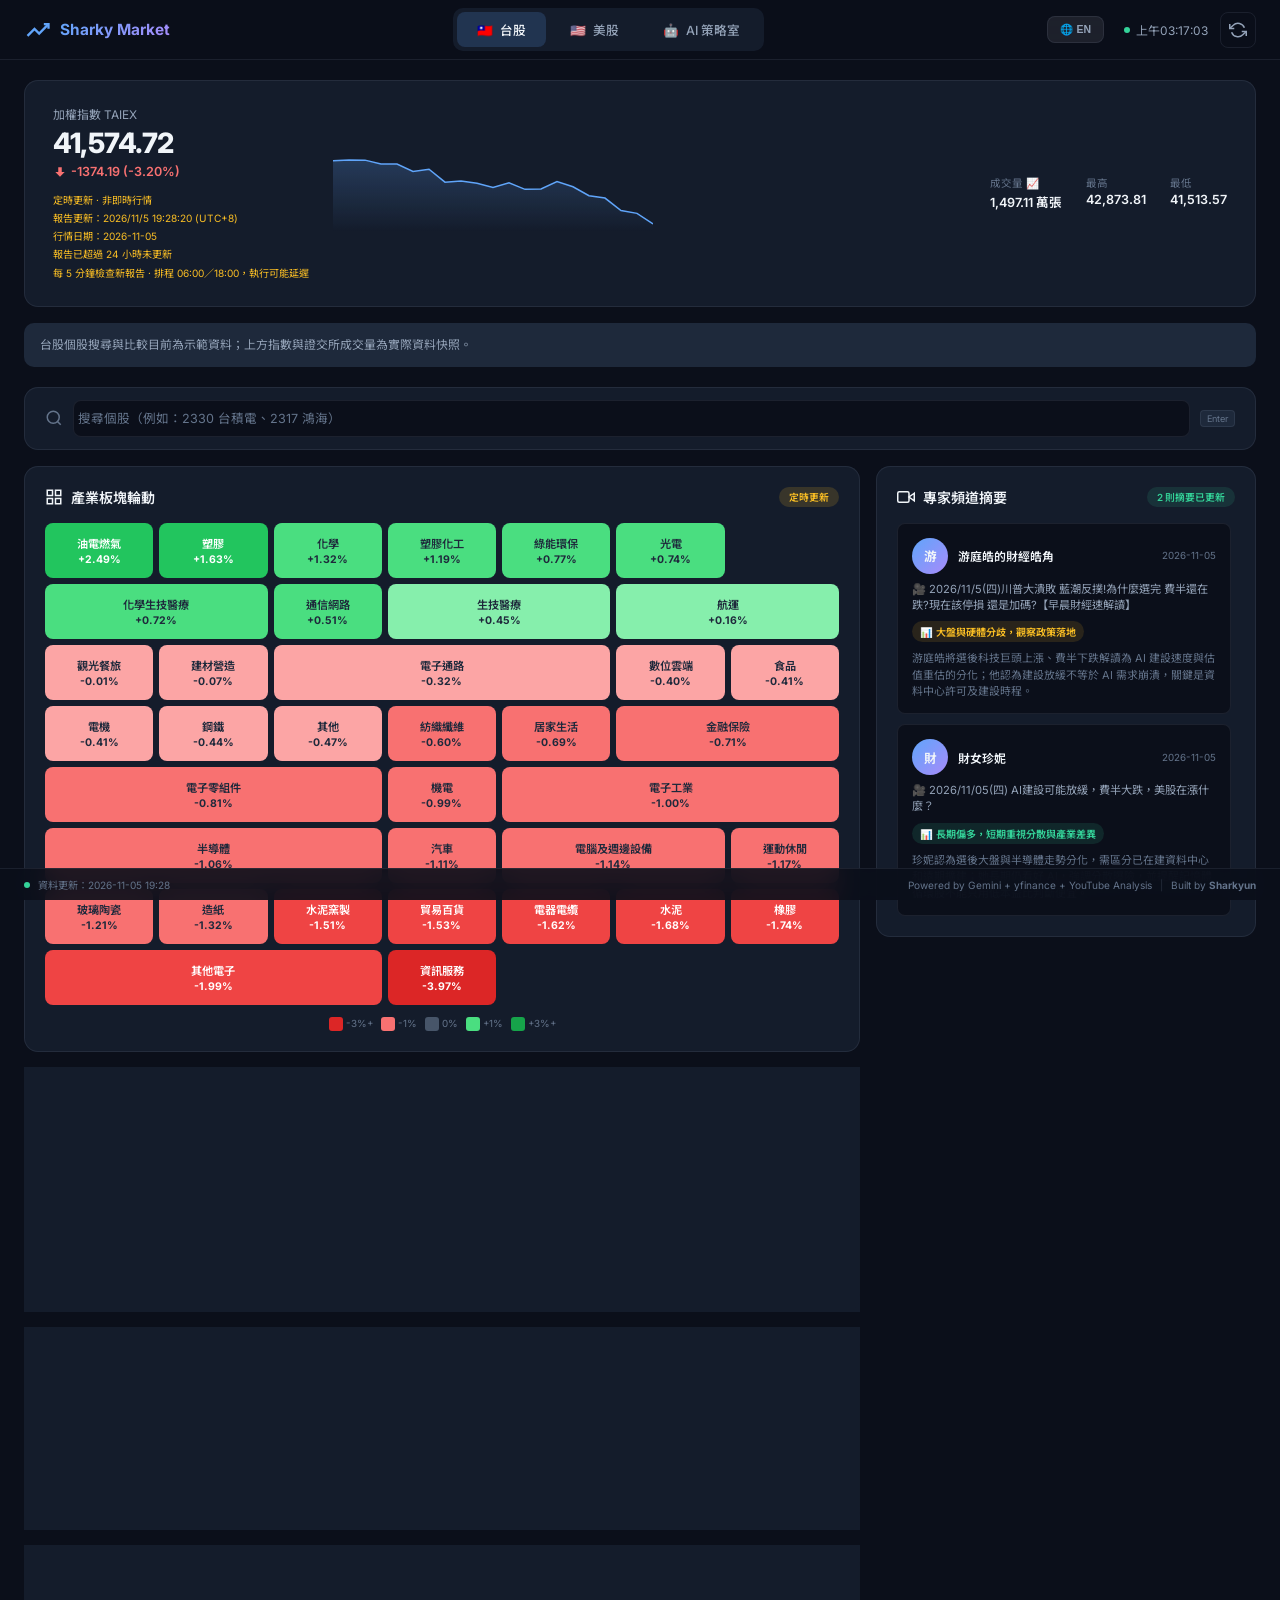
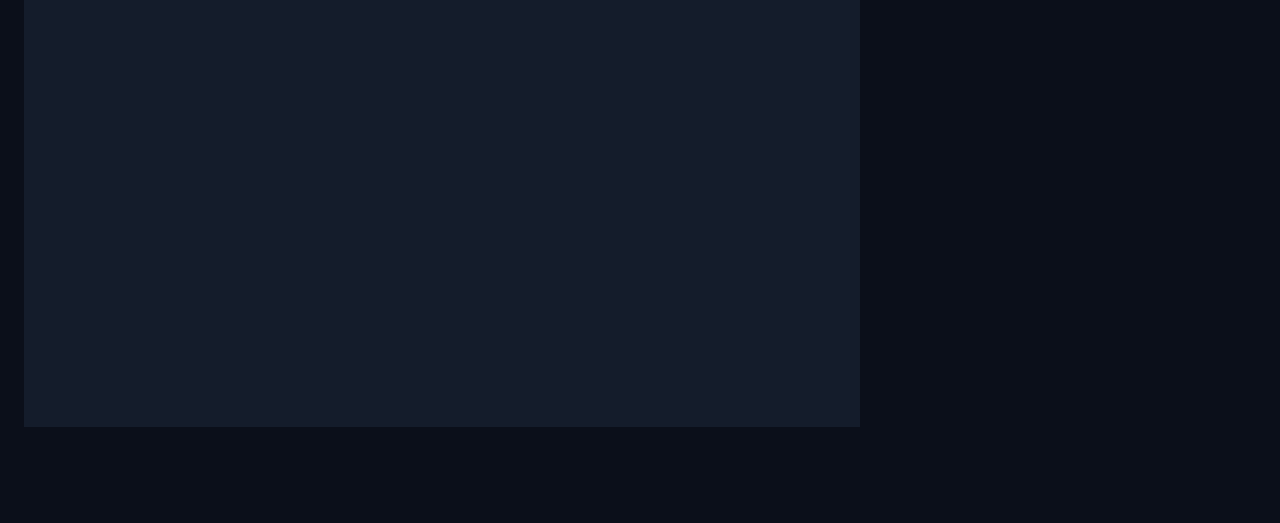
==== commit aacdd208: "fix: show loaded expert summaries on the Taiwan landing tab" ====
--- a/dashboard/index.html
+++ b/dashboard/index.html
@@ -551,7 +551,7 @@
 
   <script src="us-panel.js"></script>
   <script src="strategy-room.js"></script>
-  <script src="app.js"></script>
+  <script src="app.js?v=20261105-channels"></script>
   <script src="demo-stocks.js"></script>
   <script src="stock-search.js"></script>
 </body>
--- a/dashboard/styles.css
+++ b/dashboard/styles.css
@@ -366,3 +366,5 @@
 .us-text-panel{font-size:.85rem;line-height:1.8;color:var(--text2);padding-top:12px}.us-text-panel a{color:var(--blue)}.us-text-panel p{margin:10px 0}.us-news-item{padding:14px 0;border-bottom:1px solid var(--glass-border)}.us-news-item p{font-size:.72rem;color:var(--text3)}.architecture-panel{margin-top:20px}.architecture-panel summary{cursor:pointer;color:var(--blue);font-weight:600}.architecture-panel img{display:block;width:100%;height:auto;background:white;border-radius:8px}.agent-observation{font-size:.85rem;line-height:1.8;margin:16px 0}.agent-observation strong{color:var(--blue);font-size:.75rem}
 
 #us-news{max-height:560px;overflow-y:auto;padding-right:8px}
+
+.expert-episode{border:1px solid var(--glass-border);border-radius:8px;padding:12px;margin:12px 0;font-size:.8rem;line-height:1.7}.expert-episode span,.expert-episode small{display:block;color:var(--text3);font-size:.7rem}.expert-episode a{display:block;color:var(--blue);margin:6px 0;overflow-wrap:anywhere}.expert-episode p{margin-top:8px}
